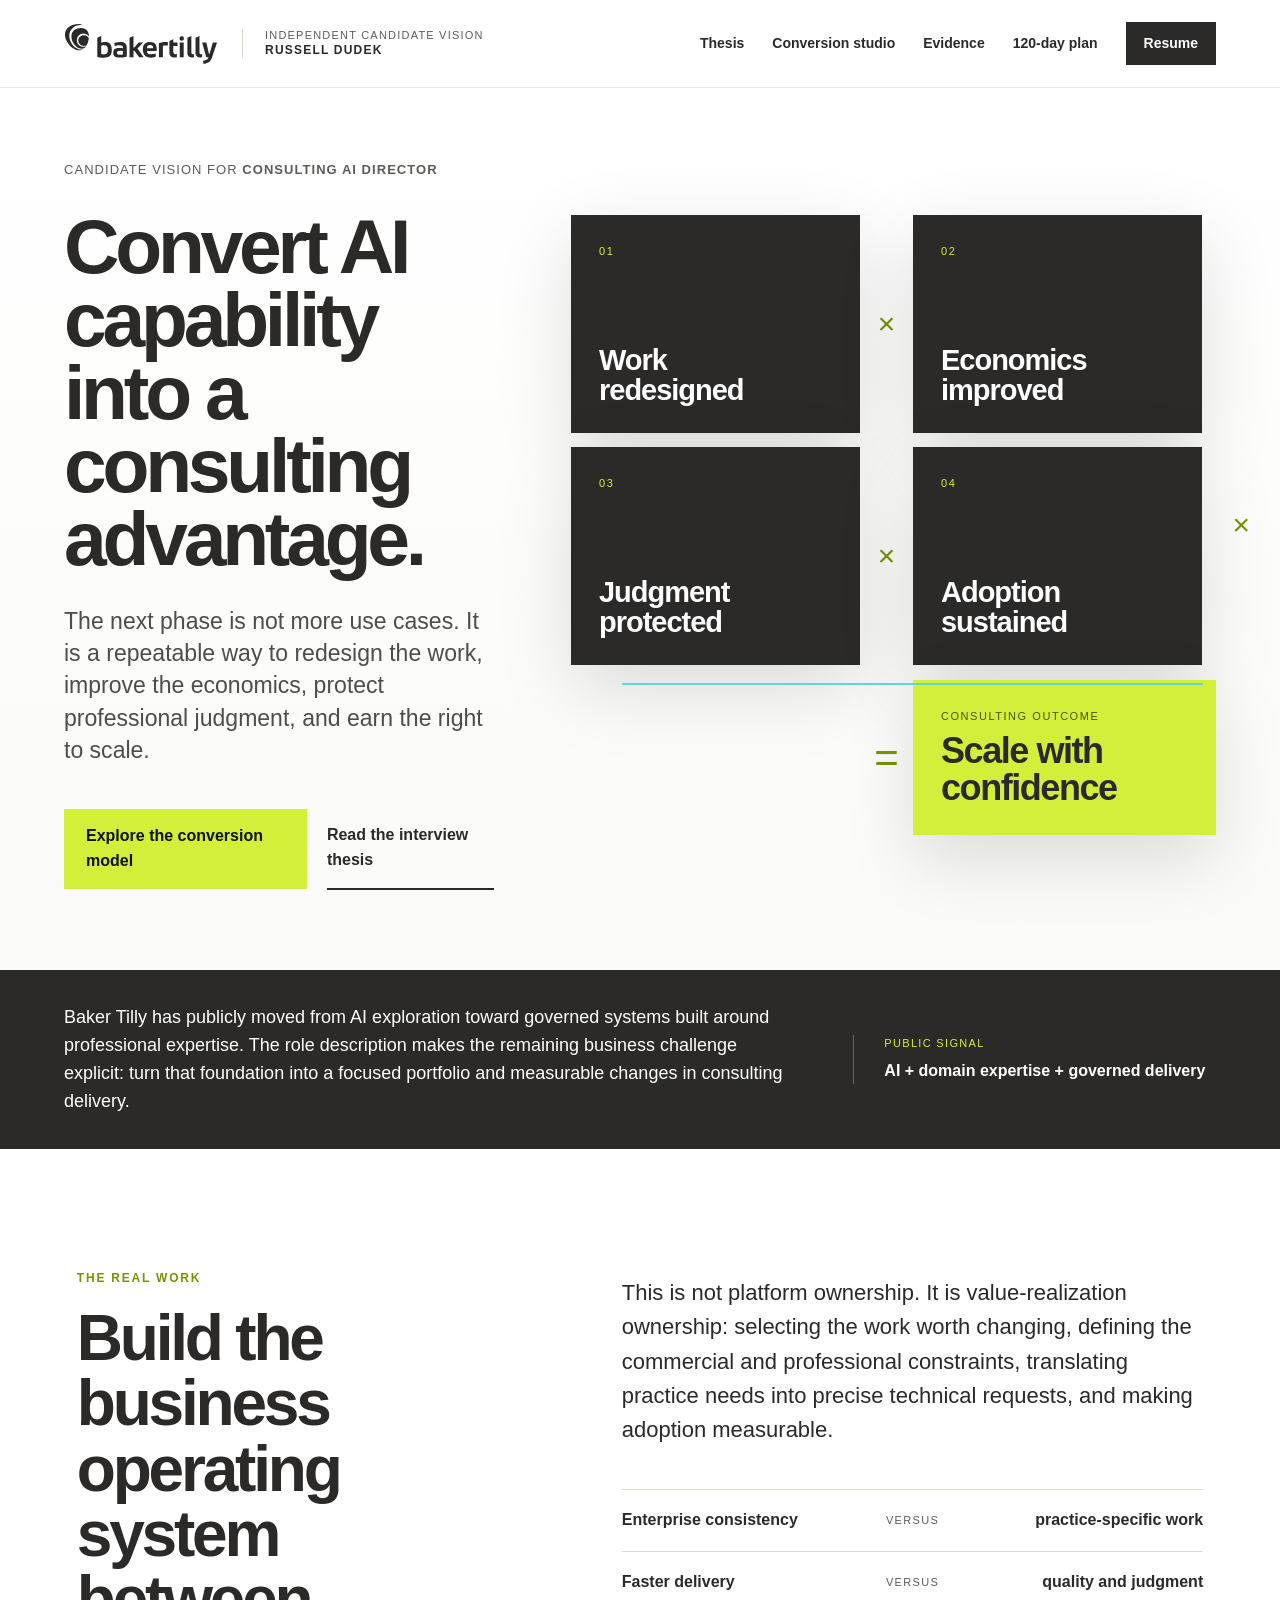
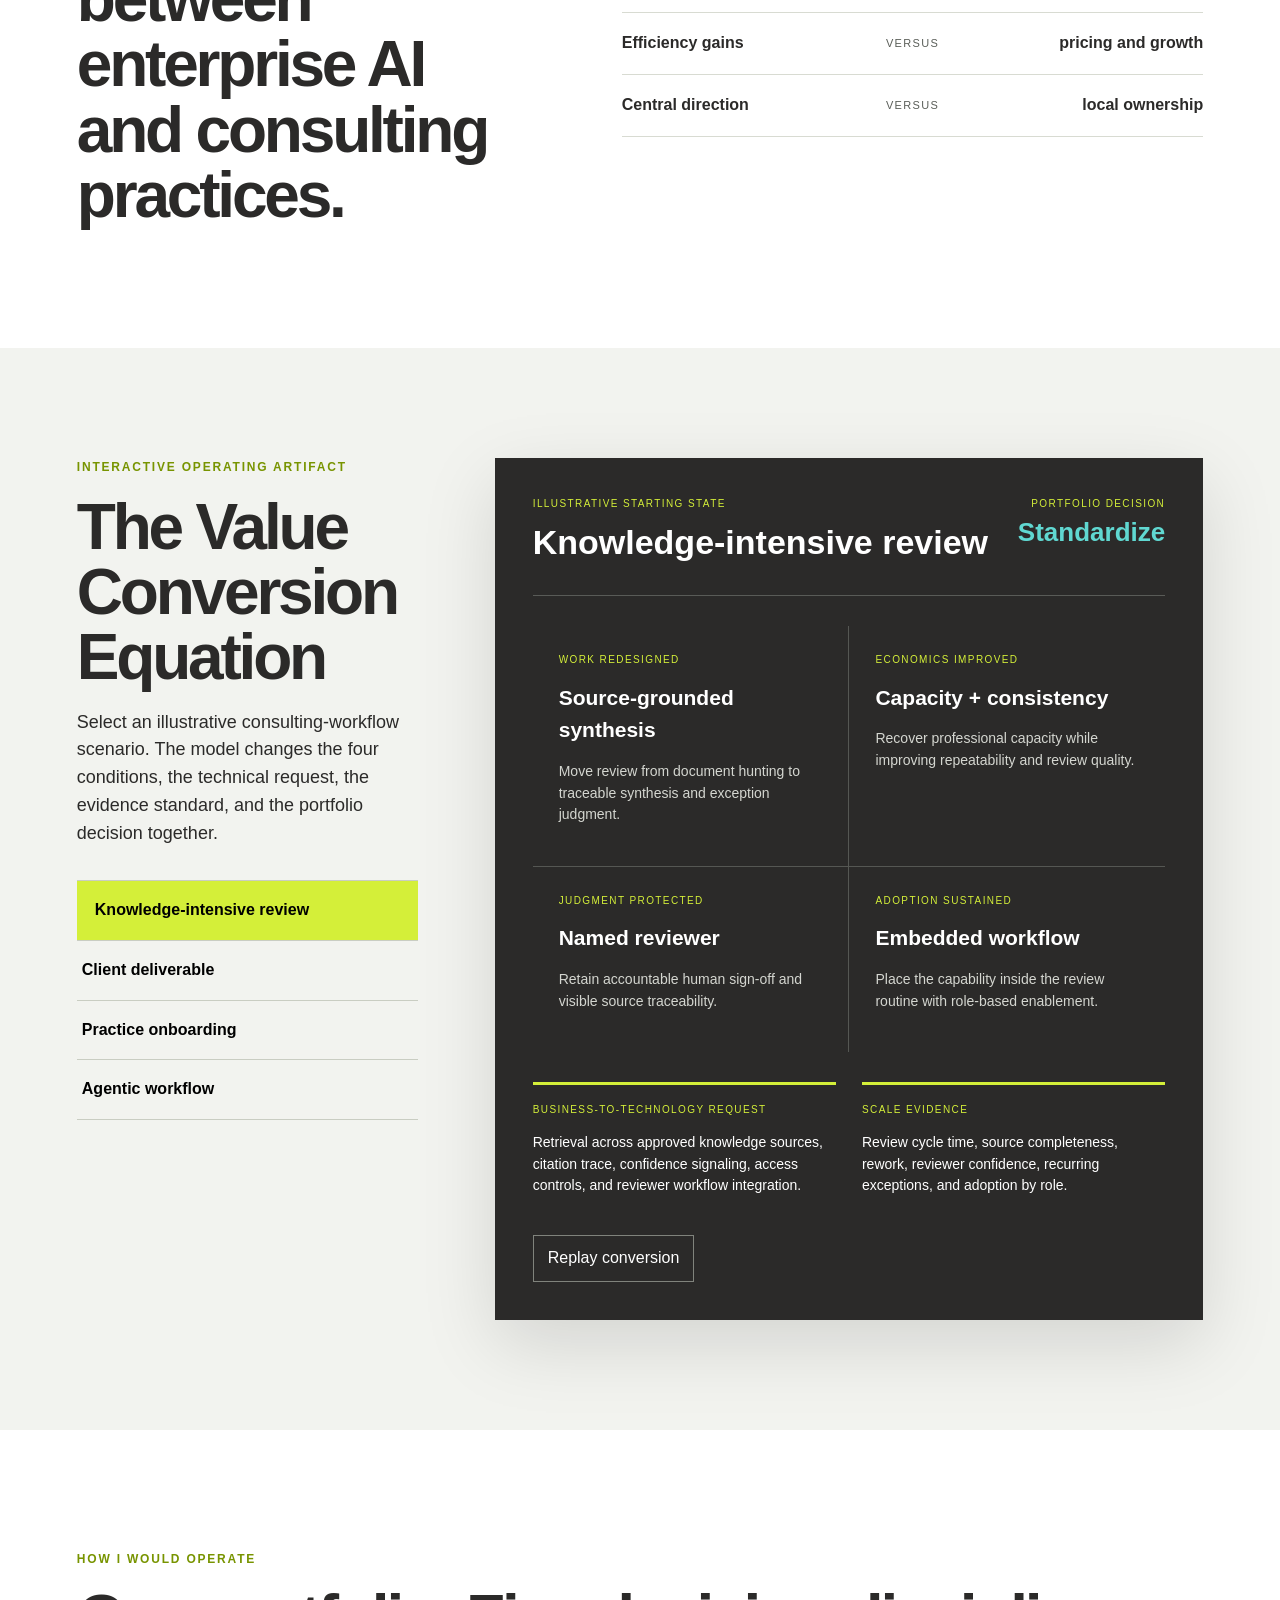
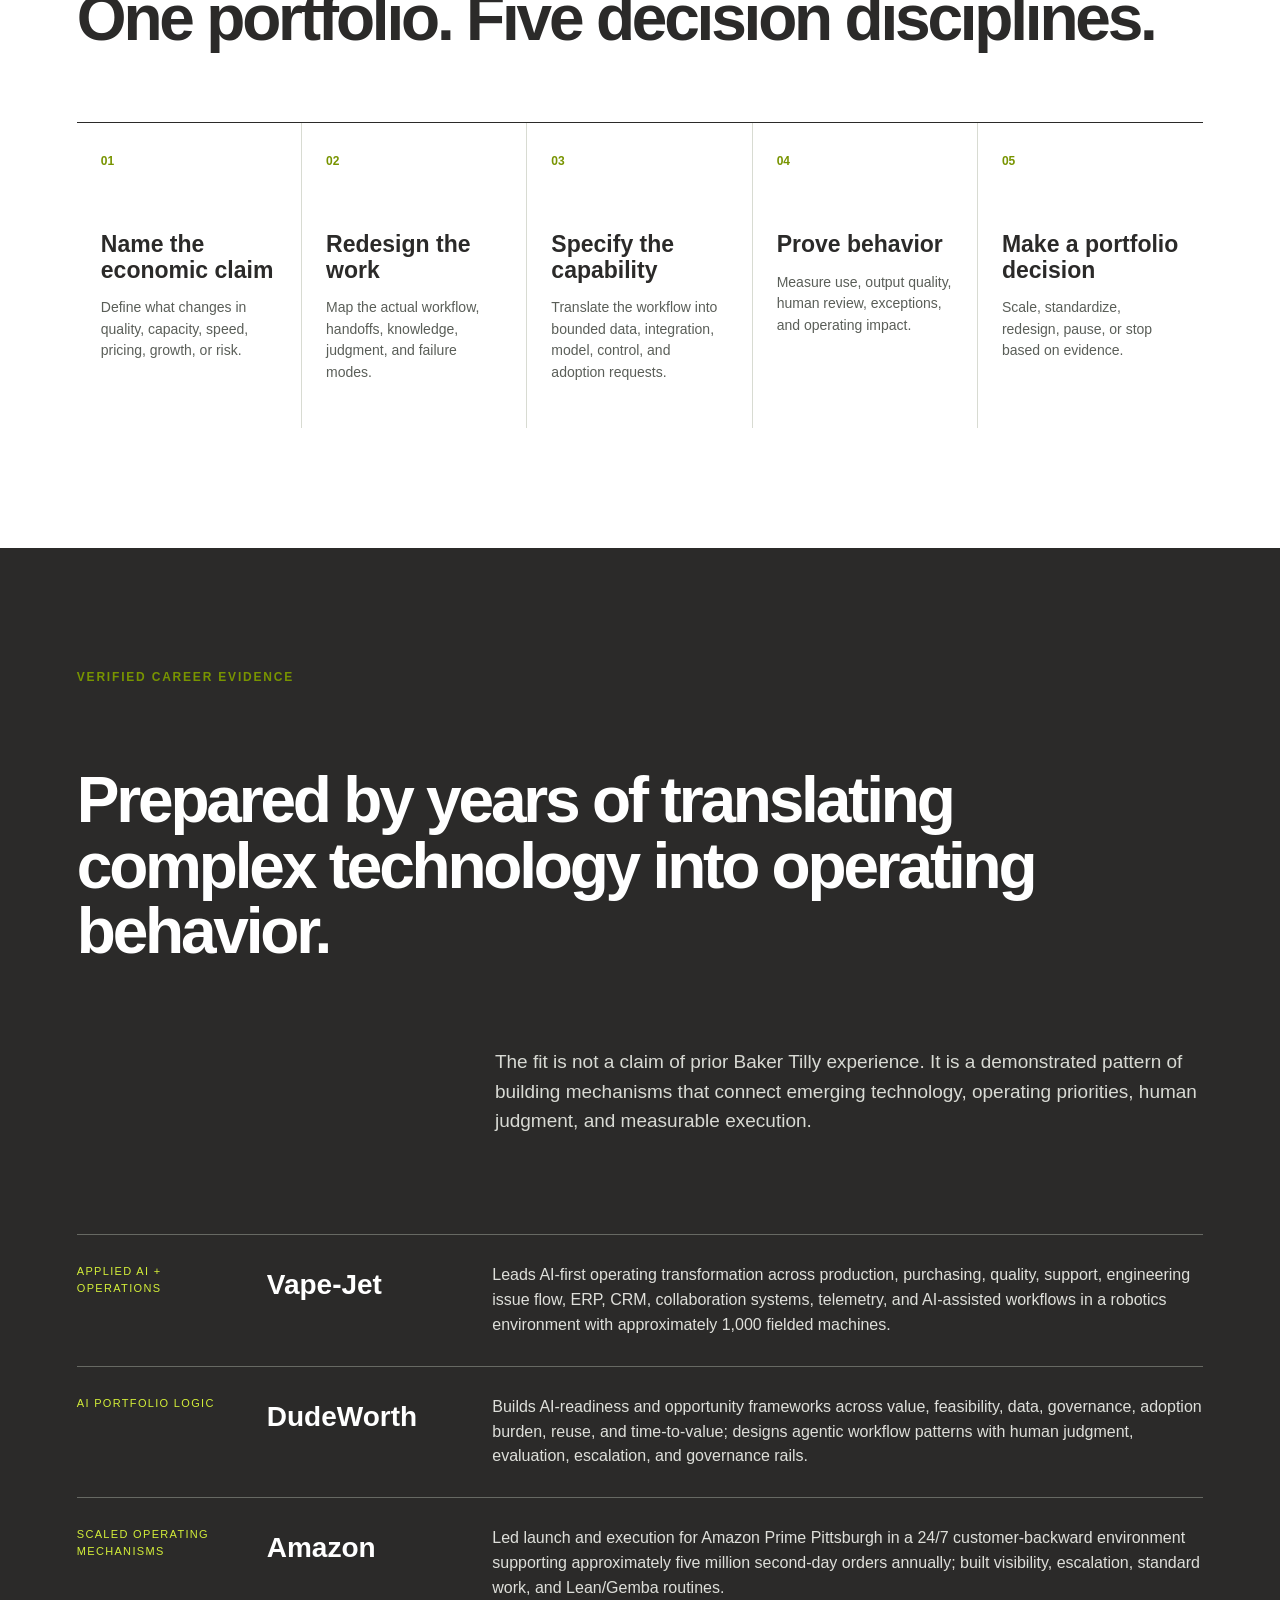
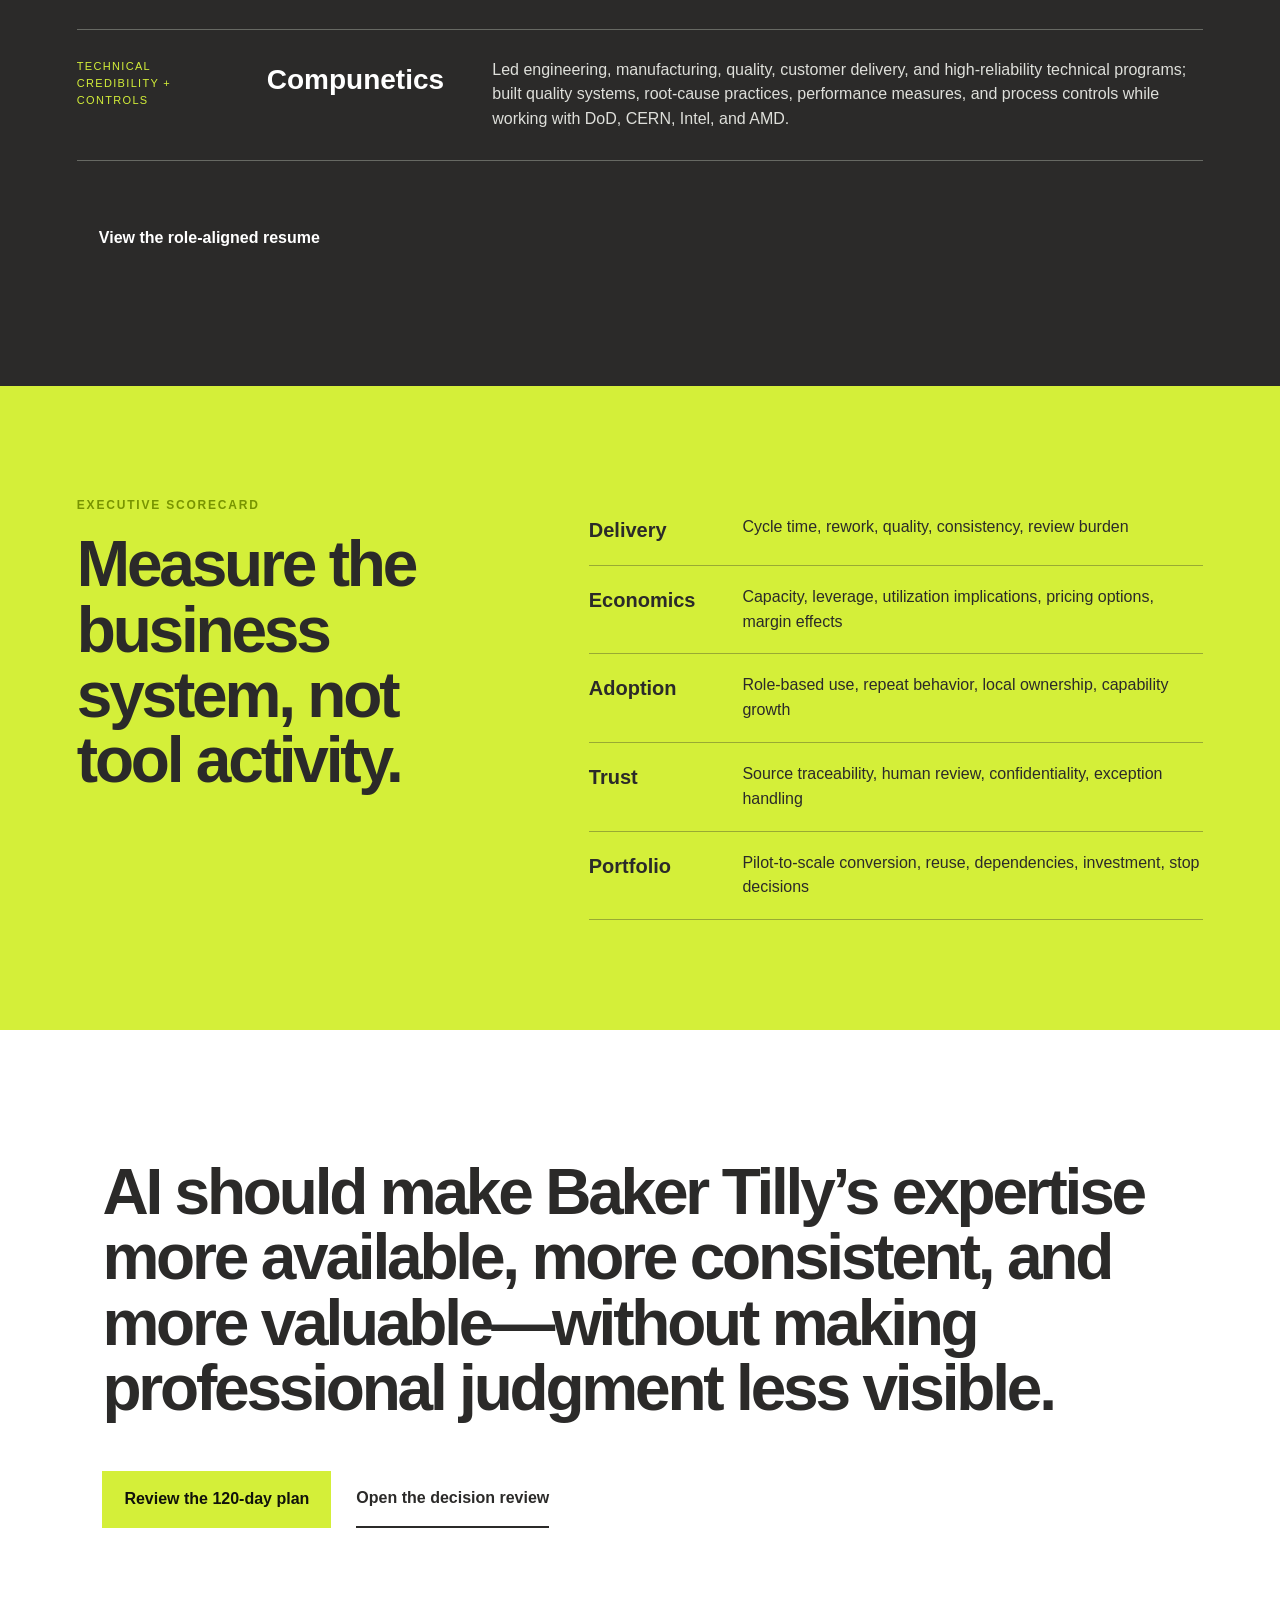
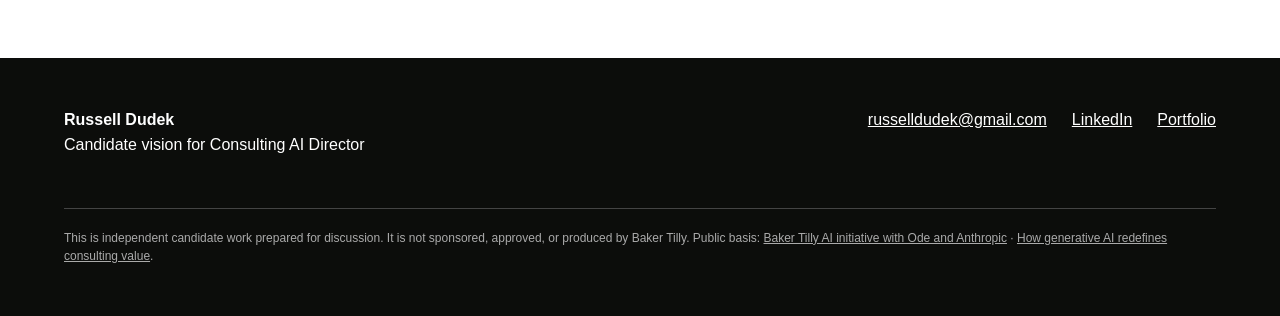
==== index.html @ 7c2e1e58 "Publish complete Baker Tilly candidate campaign" ====
<!doctype html><html lang="en"><head><meta charset="utf-8"><meta name="viewport" content="width=device-width,initial-scale=1"><title>Russell Dudek | Baker Tilly Consulting AI Director</title><meta name="description" content="Independent candidate vision by Russell Dudek for Baker Tilly Consulting AI Director."><link rel="stylesheet" href="brand-tokens.css"><link rel="stylesheet" href="styles.css"></head><body><header class="site-header"><a class="brand-lockup" href="index.html"><span class="logo-frame"><img src="assets/brand/baker-tilly-logo.svg" alt="Baker Tilly"></span><span class="independent">Independent candidate vision<br><strong>Russell Dudek</strong></span></a><button class="menu-button" aria-expanded="false" aria-controls="site-nav">Menu</button><nav id="site-nav" aria-label="Primary"><a href="index.html#thesis">Thesis</a><a href="index.html#studio">Conversion studio</a><a href="index.html#evidence">Evidence</a><a href="120-day-plan.html">120-day plan</a><a class="nav-cta" href="resume.html">Resume</a></nav></header><main>
<section class="hero" id="thesis">
  <div class="hero-copy"><p class="candidate-line">Candidate vision for <strong>Consulting AI Director</strong></p><h1>Convert AI capability into a consulting advantage.</h1><p class="hero-deck">The next phase is not more use cases. It is a repeatable way to redesign the work, improve the economics, protect professional judgment, and earn the right to scale.</p><div class="hero-actions"><a class="button primary" href="#studio">Explore the conversion model</a><a class="button text-button" href="interview-brief.html">Read the interview thesis</a></div></div>
  <div class="equation-stage" aria-label="Value Conversion Equation: redesigned work multiplied by improved economics, protected judgment, and sustained adoption equals scale with confidence.">
    <div class="equation-term term-work"><span>01</span><strong>Work<br>redesigned</strong></div><div class="operator">×</div>
    <div class="equation-term term-econ"><span>02</span><strong>Economics<br>improved</strong></div><div class="operator">×</div>
    <div class="equation-term term-judgment"><span>03</span><strong>Judgment<br>protected</strong></div><div class="operator">×</div>
    <div class="equation-term term-adoption"><span>04</span><strong>Adoption<br>sustained</strong></div><div class="operator equals">=</div>
    <div class="equation-result"><span>Consulting outcome</span><strong>Scale with confidence</strong></div>
    <div class="equation-thread" aria-hidden="true"></div>
  </div>
</section>
<section class="context-band"><p>Baker Tilly has publicly moved from AI exploration toward governed systems built around professional expertise. The role description makes the remaining business challenge explicit: turn that foundation into a focused portfolio and measurable changes in consulting delivery.</p><div><span>Public signal</span><strong>AI + domain expertise + governed delivery</strong></div></section>
<section class="section split" id="mandate"><div><p class="section-label">The real work</p><h2>Build the business operating system between enterprise AI and consulting practices.</h2></div><div class="mandate-copy"><p>This is not platform ownership. It is value-realization ownership: selecting the work worth changing, defining the commercial and professional constraints, translating practice needs into precise technical requests, and making adoption measurable.</p><div class="tension-list"><article><b>Enterprise consistency</b><span>versus</span><b>practice-specific work</b></article><article><b>Faster delivery</b><span>versus</span><b>quality and judgment</b></article><article><b>Efficiency gains</b><span>versus</span><b>pricing and growth</b></article><article><b>Central direction</b><span>versus</span><b>local ownership</b></article></div></div></section>
<section class="studio" id="studio"><div class="studio-intro"><p class="section-label">Interactive operating artifact</p><h2>The Value Conversion Equation</h2><p>Select an illustrative consulting-workflow scenario. The model changes the four conditions, the technical request, the evidence standard, and the portfolio decision together.</p><div class="scenario-controls" role="group" aria-label="Illustrative consulting workflow scenarios">
<button class="scenario active" data-scenario="knowledge" aria-pressed="true">Knowledge-intensive review</button><button class="scenario" data-scenario="deliverable" aria-pressed="false">Client deliverable</button><button class="scenario" data-scenario="onboarding" aria-pressed="false">Practice onboarding</button><button class="scenario" data-scenario="agent" aria-pressed="false">Agentic workflow</button></div></div>
<div class="conversion-board" aria-live="polite"><div class="board-top"><div><span>Illustrative starting state</span><h3 id="scenario-title">Knowledge-intensive review</h3></div><div class="decision"><span>Portfolio decision</span><strong id="decision">Standardize</strong></div></div>
<div class="factor-grid"><article data-factor="work"><span>Work redesigned</span><strong id="work-state">Source-grounded synthesis</strong><p id="work-detail">Move review from document hunting to traceable synthesis and exception judgment.</p></article><article data-factor="economics"><span>Economics improved</span><strong id="economics-state">Capacity + consistency</strong><p id="economics-detail">Recover professional capacity while improving repeatability and review quality.</p></article><article data-factor="judgment"><span>Judgment protected</span><strong id="judgment-state">Named reviewer</strong><p id="judgment-detail">Retain accountable human sign-off and visible source traceability.</p></article><article data-factor="adoption"><span>Adoption sustained</span><strong id="adoption-state">Embedded workflow</strong><p id="adoption-detail">Place the capability inside the review routine with role-based enablement.</p></article></div>
<div class="request-evidence"><div><span>Business-to-technology request</span><p id="request">Retrieval across approved knowledge sources, citation trace, confidence signaling, access controls, and reviewer workflow integration.</p></div><div><span>Scale evidence</span><p id="evidence">Review cycle time, source completeness, rework, reviewer confidence, recurring exceptions, and adoption by role.</p></div></div><button id="replay" class="replay">Replay conversion</button></div></section>
<section class="section operating-model"><p class="section-label">How I would operate</p><h2>One portfolio. Five decision disciplines.</h2><div class="discipline-line"><article><span>01</span><h3>Name the economic claim</h3><p>Define what changes in quality, capacity, speed, pricing, growth, or risk.</p></article><article><span>02</span><h3>Redesign the work</h3><p>Map the actual workflow, handoffs, knowledge, judgment, and failure modes.</p></article><article><span>03</span><h3>Specify the capability</h3><p>Translate the workflow into bounded data, integration, model, control, and adoption requests.</p></article><article><span>04</span><h3>Prove behavior</h3><p>Measure use, output quality, human review, exceptions, and operating impact.</p></article><article><span>05</span><h3>Make a portfolio decision</h3><p>Scale, standardize, redesign, pause, or stop based on evidence.</p></article></div></section>
<section class="evidence-section" id="evidence"><div class="evidence-head"><p class="section-label">Verified career evidence</p><h2>Prepared by years of translating complex technology into operating behavior.</h2><p>The fit is not a claim of prior Baker Tilly experience. It is a demonstrated pattern of building mechanisms that connect emerging technology, operating priorities, human judgment, and measurable execution.</p></div><div class="evidence-runs"><article><span>Applied AI + operations</span><h3>Vape-Jet</h3><p>Leads AI-first operating transformation across production, purchasing, quality, support, engineering issue flow, ERP, CRM, collaboration systems, telemetry, and AI-assisted workflows in a robotics environment with approximately 1,000 fielded machines.</p></article><article><span>AI portfolio logic</span><h3>DudeWorth</h3><p>Builds AI-readiness and opportunity frameworks across value, feasibility, data, governance, adoption burden, reuse, and time-to-value; designs agentic workflow patterns with human judgment, evaluation, escalation, and governance rails.</p></article><article><span>Scaled operating mechanisms</span><h3>Amazon</h3><p>Led launch and execution for Amazon Prime Pittsburgh in a 24/7 customer-backward environment supporting approximately five million second-day orders annually; built visibility, escalation, standard work, and Lean/Gemba routines.</p></article><article><span>Technical credibility + controls</span><h3>Compunetics</h3><p>Led engineering, manufacturing, quality, customer delivery, and high-reliability technical programs; built quality systems, root-cause practices, performance measures, and process controls while working with DoD, CERN, Intel, and AMD.</p></article></div><a class="button dark" href="resume.html">View the role-aligned resume</a></section>
<section class="scorecard"><div><p class="section-label">Executive scorecard</p><h2>Measure the business system, not tool activity.</h2></div><div class="score-lines"><article><strong>Delivery</strong><span>Cycle time, rework, quality, consistency, review burden</span></article><article><strong>Economics</strong><span>Capacity, leverage, utilization implications, pricing options, margin effects</span></article><article><strong>Adoption</strong><span>Role-based use, repeat behavior, local ownership, capability growth</span></article><article><strong>Trust</strong><span>Source traceability, human review, confidentiality, exception handling</span></article><article><strong>Portfolio</strong><span>Pilot-to-scale conversion, reuse, dependencies, investment, stop decisions</span></article></div></section>
<section class="closing"><h2>AI should make Baker Tilly’s expertise more available, more consistent, and more valuable—without making professional judgment less visible.</h2><div><a class="button primary" href="120-day-plan.html">Review the 120-day plan</a><a class="button text-button" href="value-conversion-review.html">Open the decision review</a></div></section>
</main><footer class="site-footer"><div><strong>Russell Dudek</strong><br>Candidate vision for Consulting AI Director</div><div class="footer-links"><a href="mailto:russelldudek@gmail.com">russelldudek@gmail.com</a><a href="https://www.linkedin.com/in/russelldudek">LinkedIn</a><a href="https://russelldudek.github.io/">Portfolio</a></div><p>This is independent candidate work prepared for discussion. It is not sponsored, approved, or produced by Baker Tilly. Public basis: <a href="https://www.bakertilly.com/news/baker-tilly-announces-groundbreaking-ai-initiative-with-ode-and-anthropic">Baker Tilly AI initiative with Ode and Anthropic</a> · <a href="https://www.bakertilly.com/insights/how-generative-ai-redefines-the-value-of-consulting">How generative AI redefines consulting value</a>.</p></footer><script src="app.js"></script></body></html>
---- brand-tokens.css ----
:root{--bt-charcoal:#2b2a29;--bt-black:#070806;--bt-lime:#d4ef39;--bt-lime-dark:#789400;--bt-white:#fff;--bt-cloud:#f2f3ef;--bt-line:#d8dbd2;--bt-slate:#5a5e58;--candidate-cyan:#60d8d1;--success:#bfdc32;--hold:#f2c04c;--stop:#e4786f;--radius:0px;--shadow:0 24px 70px rgba(0,0,0,.13);--font:"Helvetica Neue",Helvetica,Arial,sans-serif}
---- styles.css ----
*{box-sizing:border-box}html{scroll-behavior:smooth}body{margin:0;font-family:var(--font);color:var(--bt-charcoal);background:var(--bt-white);font-size:16px;line-height:1.55}a{color:inherit}button,a{font:inherit}button:focus-visible,a:focus-visible{outline:3px solid var(--candidate-cyan);outline-offset:4px}.site-header{height:88px;display:flex;align-items:center;justify-content:space-between;padding:0 clamp(24px,5vw,84px);border-bottom:1px solid #e7e8e3;position:sticky;top:0;background:rgba(255,255,255,.96);backdrop-filter:blur(16px);z-index:20}.brand-lockup{display:flex;align-items:center;gap:24px;text-decoration:none}.logo-frame{display:block;width:154px;height:40px;overflow:hidden}.logo-frame img{width:100%;height:100%;object-fit:contain}.independent{font-size:11px;line-height:1.25;text-transform:uppercase;letter-spacing:.11em;border-left:1px solid var(--bt-line);padding-left:22px;color:var(--bt-slate)}.independent strong{font-size:12px;color:var(--bt-charcoal)}#site-nav{display:flex;align-items:center;gap:28px}#site-nav a{text-decoration:none;font-size:14px;font-weight:650}.nav-cta{background:var(--bt-charcoal);color:white;padding:11px 18px}.menu-button{display:none;background:none;border:1px solid var(--bt-line);padding:8px 12px}.hero{min-height:calc(100vh - 88px);display:grid;grid-template-columns:minmax(0,.8fr) minmax(560px,1.2fr);align-items:center;gap:6vw;padding:72px clamp(24px,5vw,84px) 80px;background:linear-gradient(180deg,#fff 0,#fafbf8 100%);overflow:hidden}.candidate-line{font-size:13px;letter-spacing:.08em;text-transform:uppercase;color:var(--bt-slate);margin:0 0 30px}.hero h1{font-size:clamp(54px,6vw,92px);line-height:.95;letter-spacing:-.055em;margin:0 0 30px;max-width:800px}.hero-deck{font-size:clamp(19px,1.8vw,25px);line-height:1.4;max-width:690px;color:#4b4e49}.hero-actions{display:flex;gap:20px;align-items:center;margin-top:42px}.button{display:inline-flex;align-items:center;justify-content:center;text-decoration:none;font-weight:700;padding:15px 22px;min-height:52px}.button.primary{background:var(--bt-lime);color:#10120a}.button.primary:hover{background:#e2f769}.button.text-button{border-bottom:2px solid var(--bt-charcoal);padding-left:0;padding-right:0}.button.dark{background:var(--bt-charcoal);color:white}.equation-stage{position:relative;display:grid;grid-template-columns:1fr auto 1fr auto;grid-template-rows:auto auto auto;gap:14px;align-items:stretch;min-height:620px}.equation-term,.equation-result{position:relative;background:var(--bt-charcoal);color:white;padding:28px;display:flex;flex-direction:column;justify-content:space-between;min-height:212px;box-shadow:var(--shadow);opacity:0;transform:translateY(42px) scale(.96);animation:assemble .7s cubic-bezier(.2,.8,.2,1) forwards}.equation-term:nth-of-type(3){animation-delay:.12s}.equation-term:nth-of-type(5){animation-delay:.24s}.equation-term:nth-of-type(7){animation-delay:.36s}.equation-term span,.equation-result span{font-size:11px;letter-spacing:.14em;text-transform:uppercase;color:var(--bt-lime)}.equation-term strong{font-size:29px;line-height:1.05;letter-spacing:-.035em}.term-work{grid-column:1;grid-row:1}.term-econ{grid-column:3;grid-row:1}.term-judgment{grid-column:1;grid-row:2}.term-adoption{grid-column:3;grid-row:2}.operator{display:flex;align-items:center;justify-content:center;font-size:30px;font-weight:300;color:var(--bt-lime-dark)}.operator:nth-of-type(2){grid-column:2;grid-row:1}.operator:nth-of-type(4){grid-column:2;grid-row:2}.operator:nth-of-type(6){position:absolute;right:-34px;top:50%;transform:translateY(-50%)}.operator.equals{grid-column:2;grid-row:3;font-size:42px}.equation-result{grid-column:3/5;grid-row:3;min-height:135px;background:var(--bt-lime);color:var(--bt-charcoal);animation-delay:.62s}.equation-result span{color:#495500}.equation-result strong{font-size:36px;line-height:1.05;letter-spacing:-.04em}.equation-thread{position:absolute;left:8%;right:2%;bottom:150px;height:2px;background:var(--candidate-cyan);transform-origin:left;transform:scaleX(0);animation:thread 1.1s .75s ease forwards}.context-band{background:var(--bt-charcoal);color:white;padding:34px clamp(24px,5vw,84px);display:grid;grid-template-columns:2fr 1fr;gap:5vw;align-items:center}.context-band p{font-size:18px;margin:0;max-width:1000px}.context-band div{border-left:1px solid #666;padding-left:30px}.context-band span{display:block;font-size:11px;color:var(--bt-lime);text-transform:uppercase;letter-spacing:.12em}.context-band strong{display:block;margin-top:7px}.section{padding:120px clamp(24px,6vw,110px)}.split{display:grid;grid-template-columns:.85fr 1.15fr;gap:9vw}.section-label{font-size:12px;text-transform:uppercase;letter-spacing:.15em;font-weight:750;color:var(--bt-lime-dark);margin:0 0 18px}.section h2,.studio h2,.evidence-section h2,.scorecard h2,.closing h2{font-size:clamp(42px,5vw,72px);line-height:1.02;letter-spacing:-.05em;margin:0}.mandate-copy>p{font-size:22px;margin:7px 0 42px}.tension-list{border-top:1px solid var(--bt-line)}.tension-list article{display:grid;grid-template-columns:1fr auto 1fr;align-items:center;gap:20px;padding:18px 0;border-bottom:1px solid var(--bt-line)}.tension-list span{font-size:11px;text-transform:uppercase;letter-spacing:.12em;color:var(--bt-slate)}.tension-list b:last-child{text-align:right}.studio{padding:110px clamp(24px,6vw,110px);background:var(--bt-cloud);display:grid;grid-template-columns:minmax(280px,.65fr) minmax(540px,1.35fr);gap:6vw}.studio-intro{position:sticky;top:130px;align-self:start}.studio-intro>p:not(.section-label){font-size:18px;max-width:520px}.scenario-controls{display:flex;flex-direction:column;margin-top:32px;border-top:1px solid #c9cdc2}.scenario{background:transparent;border:0;border-bottom:1px solid #c9cdc2;text-align:left;padding:17px 5px;cursor:pointer;font-weight:700;transition:padding .2s,background .2s}.scenario.active{background:var(--bt-lime);padding-left:18px}.conversion-board{background:var(--bt-charcoal);color:white;min-height:710px;padding:38px;box-shadow:var(--shadow);position:relative;overflow:hidden}.conversion-board.animating:before{content:"";position:absolute;inset:0;background:linear-gradient(100deg,transparent 20%,rgba(96,216,209,.13) 50%,transparent 80%);transform:translateX(-100%);animation:sweep .7s ease}.board-top{display:flex;justify-content:space-between;align-items:start;border-bottom:1px solid #595b57;padding-bottom:27px}.board-top span,.factor-grid span,.request-evidence span,.decision span{display:block;color:var(--bt-lime);font-size:10px;letter-spacing:.14em;text-transform:uppercase}.board-top h3{font-size:34px;margin:4px 0 0}.decision{text-align:right}.decision strong{font-size:26px;color:var(--candidate-cyan)}.factor-grid{display:grid;grid-template-columns:1fr 1fr;gap:1px;background:#555753;margin-top:30px}.factor-grid article{background:var(--bt-charcoal);padding:26px;min-height:180px}.factor-grid strong{font-size:21px;display:block;margin:14px 0 7px}.factor-grid p{font-size:14px;color:#d4d6d0}.request-evidence{display:grid;grid-template-columns:1fr 1fr;gap:26px;margin-top:30px}.request-evidence>div{border-top:3px solid var(--bt-lime);padding-top:17px}.request-evidence p{font-size:14px}.replay{margin-top:24px;background:transparent;color:white;border:1px solid #80837c;padding:10px 14px;cursor:pointer}.operating-model{background:white}.discipline-line{display:grid;grid-template-columns:repeat(5,1fr);border-top:1px solid var(--bt-charcoal);margin-top:70px}.discipline-line article{padding:25px 24px 30px;border-right:1px solid var(--bt-line)}.discipline-line article:last-child{border-right:0}.discipline-line span{font-size:12px;color:var(--bt-lime-dark);font-weight:800}.discipline-line h3{font-size:23px;line-height:1.1;margin:60px 0 12px}.discipline-line p{font-size:14px;color:var(--bt-slate)}.evidence-section{padding:120px clamp(24px,6vw,110px);background:var(--bt-charcoal);color:white}.evidence-head{display:grid;grid-template-columns:1fr 2fr;gap:5vw}.evidence-head .section-label{grid-column:1}.evidence-head h2{grid-column:1/3;max-width:1200px}.evidence-head>p:last-child{grid-column:2;font-size:19px;color:#d8dad4}.evidence-runs{margin:80px 0 50px;border-top:1px solid #676963}.evidence-runs article{display:grid;grid-template-columns:.45fr .55fr 2fr;gap:30px;padding:28px 0;border-bottom:1px solid #676963}.evidence-runs span{color:var(--bt-lime);font-size:11px;text-transform:uppercase;letter-spacing:.12em}.evidence-runs h3{margin:0;font-size:28px}.evidence-runs p{margin:0;color:#dedfda}.scorecard{padding:110px clamp(24px,6vw,110px);display:grid;grid-template-columns:.8fr 1.2fr;gap:8vw;background:var(--bt-lime)}.score-lines article{display:grid;grid-template-columns:.5fr 1.5fr;padding:19px 0;border-bottom:1px solid rgba(43,42,41,.35)}.score-lines strong{font-size:20px}.closing{padding:130px clamp(24px,8vw,150px);background:#fff}.closing h2{max-width:1200px}.closing>div{display:flex;gap:25px;margin-top:50px}.site-footer{padding:50px clamp(24px,5vw,84px);display:grid;grid-template-columns:1fr 1fr;gap:30px;background:#0c0d0b;color:white}.footer-links{display:flex;justify-content:flex-end;gap:25px}.site-footer p{grid-column:1/3;margin:20px 0 0;padding-top:20px;border-top:1px solid #444;font-size:12px;color:#aaa}
@keyframes assemble{to{opacity:1;transform:none}}@keyframes thread{to{transform:scaleX(1)}}@keyframes sweep{to{transform:translateX(100%)}}
/* Documents */
.document-nav{position:relative;top:auto;z-index:10;background:var(--bt-charcoal);color:white;display:flex;justify-content:center;gap:28px;padding:11px 20px;font-size:12px}.document-nav a{text-decoration:none}.document-shell{background:#e7e8e3;padding:35px 0 70px;min-height:100vh}.document-toolbar{width:8.5in;margin:0 auto 18px;display:flex;justify-content:flex-end}.download{background:var(--bt-lime);padding:10px 15px;text-decoration:none;font-size:13px;font-weight:800}.sheet{width:8.5in;min-height:11in;margin:0 auto 28px;background:white;position:relative;padding:.45in .55in .48in;box-shadow:0 8px 30px rgba(0,0,0,.15);overflow:visible}.doc-brand{height:.36in;display:flex;justify-content:space-between;align-items:start;border-bottom:2px solid var(--bt-charcoal);padding-bottom:.08in}.doc-brand img{width:1.16in;height:.28in;object-fit:contain;object-position:left center}.doc-brand span{font-size:7.5pt;text-transform:uppercase;letter-spacing:.12em;color:#676a63}.resume-header{padding:.16in 0 .12in;border-bottom:1px solid #d6d8d1}.resume-header h1{font-size:25pt;line-height:1;margin:0;letter-spacing:-.035em}.resume-header p{font-size:9.5pt;font-weight:800;letter-spacing:.04em;margin:.07in 0 .04in;color:#4d514a}.resume-header div{font-size:7.5pt;color:#62655f}.resume-summary{background:var(--bt-lime);padding:.15in .18in;margin:.14in 0}.resume-summary h2,.resume-main h2,.resume-side h2{font-size:9pt;text-transform:uppercase;letter-spacing:.11em;margin:0 0 .07in}.resume-summary p{font-size:9pt;line-height:1.42;margin:0}.resume-columns{display:grid;grid-template-columns:2.16fr .84fr;gap:.24in}.resume-main{padding-right:.04in}.resume-main>section>h2{border-bottom:1px solid #bbbeb7;padding-bottom:.05in;margin:.08in 0 .06in}.job{padding:.085in 0 .09in;border-bottom:1px solid #e0e1dc}.job>div{display:flex;justify-content:space-between;gap:.15in;align-items:baseline}.job h3{font-size:11pt;margin:0}.job div span{font-size:8.1pt;font-weight:650;color:#5b5e58;text-align:right}.job ul{margin:.04in 0 0;padding-left:.15in}.job li,.job p{font-size:8.35pt;line-height:1.4;margin:0 0 .045in}.job.compact p{margin:.04in 0 0}.resume-side{border-left:1px solid #c7c9c2;padding-left:.18in}.resume-side section{margin:.08in 0 .17in}.resume-side h2{border-bottom:2px solid var(--bt-lime);padding-bottom:.045in}.resume-side h3{font-size:9pt;margin:.05in 0}.resume-side p,.plain li{font-size:8.15pt;line-height:1.4}.plain{list-style:none;padding:0;margin:0}.plain li{padding:.027in 0;border-bottom:1px solid #eee}.proof{display:grid;grid-template-columns:.52in 1fr;gap:.05in;margin:.06in 0}.proof strong{font-size:16pt;line-height:1;color:var(--bt-lime-dark)}.proof span{font-size:7.45pt;line-height:1.25}.page-two{margin-top:.15in}.page-footer{position:absolute;left:.55in;right:.55in;bottom:.22in;display:flex;justify-content:space-between;border-top:1px solid #d4d6cf;padding-top:.06in;font-size:7pt;color:#70736d}.letter-meta{font-size:9pt;margin:.28in 0}.letter-body{font-size:10.2pt;line-height:1.48}.letter-body p{margin:0 0 .16in}.brief-title,.plan-title,.review-title{padding:.28in 0 .18in;border-bottom:4px solid var(--bt-lime)}.brief-title>span,.review-title>span,.plan-title>span{font-size:8pt;text-transform:uppercase;letter-spacing:.13em;color:var(--bt-lime-dark)}.brief-title h2,.plan-title h2,.review-title h2{font-size:27pt;line-height:1;margin:.07in 0;letter-spacing:-.035em}.brief-title p,.plan-title p,.review-title p{font-size:11pt;max-width:6.9in;margin:.07in 0}.brief-grid{display:grid;grid-template-columns:1fr 1fr;gap:.18in;margin-top:.25in}.brief-grid article{background:#f2f3ef;padding:.22in;min-height:2.55in}.brief-grid h3,.argument-stack h3,.two-col-brief h3,.plan-layout h3{font-size:12.5pt;margin:0 0 .08in}.brief-grid p,.argument-stack p,.two-col-brief p,.two-col-brief li,.plan-layout p,.plan-layout li{font-size:9.5pt;line-height:1.45}.argument-stack{margin-top:.23in}.argument-stack article{display:grid;grid-template-columns:.45in 1fr;gap:.17in;padding:.16in 0;border-bottom:1px solid #ccc}.argument-stack article>span{font-size:20pt;color:var(--bt-lime-dark);font-weight:800}.two-col-brief{display:grid;grid-template-columns:1fr 1fr;gap:.3in;margin-top:.24in}.two-col-brief>div:last-child{background:#f2f3ef;padding:.2in}.two-col-brief h3{margin-top:.16in}.two-col-brief ol,.two-col-brief ul{padding-left:.2in}.plan-layout{display:grid;grid-template-columns:1.45fr .75fr;gap:.28in;margin-top:.24in}.plan-actions article{padding:.13in 0;border-bottom:1px solid #d3d5ce}.plan-actions article:first-child{padding-top:0}.plan-output{background:var(--bt-charcoal);color:white;padding:.23in}.plan-output h3{color:var(--bt-lime)}.plan-output ul{padding-left:.18in}.hypothesis{border-top:1px solid #777;padding-top:.15in;margin-top:.25in;font-style:italic;color:#e4e5df}.review-table{margin-top:.23in;border-top:2px solid var(--bt-charcoal)}.review-row{display:grid;grid-template-columns:1.1fr 2.2fr 2fr;gap:.16in;padding:.14in .08in;border-bottom:1px solid #cfd1ca;align-items:start}.review-row.header{background:var(--bt-charcoal);color:white;font-size:8pt;text-transform:uppercase;letter-spacing:.08em}.review-row strong{font-size:10pt}.review-row p{font-size:8.8pt;line-height:1.35;margin:0}.review-callout{margin-top:.22in;background:var(--bt-lime);padding:.18in;display:grid;grid-template-columns:1fr 4fr;gap:.2in}.review-callout p{margin:0;font-size:9.4pt}.decision-form{margin-top:.22in}.form-row span,.form-grid span,.disposition>span{display:block;font-size:7.5pt;text-transform:uppercase;letter-spacing:.1em;font-weight:800;margin-bottom:.05in}.form-row>div,.form-grid>div>div{height:.28in;border-bottom:1px solid #93968e}.form-grid{display:grid;grid-template-columns:1fr 1fr;gap:.15in .25in;margin-top:.18in}.form-grid>div>div{height:.37in}.disposition{margin-top:.2in;background:#f1f2ee;padding:.16in;display:flex;gap:.13in;flex-wrap:wrap}.disposition>span{width:100%}.disposition label{font-size:9pt}.form-grid.bottom{margin-top:.22in}.form-grid.bottom>div>div{height:.3in}
@media (max-width:1000px){.site-header{height:auto;min-height:78px;flex-wrap:wrap}.menu-button{display:block}#site-nav{display:none;width:100%;padding:18px 0;flex-wrap:wrap}#site-nav.open{display:flex}.hero{grid-template-columns:1fr;padding-top:50px}.equation-stage{max-width:800px}.studio{grid-template-columns:1fr}.studio-intro{position:static}.discipline-line{grid-template-columns:1fr 1fr}.discipline-line article{border-bottom:1px solid var(--bt-line)}.evidence-head{display:block}.evidence-head h2,.evidence-head>p:last-child{grid-column:auto}.scorecard{grid-template-columns:1fr}.document-shell{padding-left:20px;padding-right:20px;overflow:auto}.sheet,.document-toolbar{max-width:100%;width:8.5in}.sheet{min-height:auto}.document-nav{flex-wrap:wrap}}
@media (max-width:600px){.site-header{padding:18px 20px}.logo-frame{width:122px}.independent{display:none}#site-nav{gap:15px}.hero{padding:45px 20px 60px}.hero h1{font-size:51px}.hero-actions,.closing>div{align-items:flex-start;flex-direction:column}.equation-stage{grid-template-columns:1fr;grid-template-rows:none;min-height:auto}.equation-term,.equation-result{grid-column:1!important;grid-row:auto!important;min-height:145px}.operator{display:none}.equation-thread{display:none}.context-band{grid-template-columns:1fr;padding:28px 20px}.context-band div{border-left:0;border-top:1px solid #666;padding:20px 0 0}.section,.studio,.evidence-section,.scorecard,.closing{padding:78px 20px}.split{grid-template-columns:1fr}.studio{display:block}.studio-intro{margin-bottom:35px}.conversion-board{padding:22px}.board-top{display:block}.decision{text-align:left;margin-top:20px}.factor-grid,.request-evidence{grid-template-columns:1fr}.discipline-line{grid-template-columns:1fr}.discipline-line h3{margin-top:25px}.evidence-runs article{grid-template-columns:1fr}.evidence-head h2{font-size:44px}.footer-links{justify-content:flex-start;flex-wrap:wrap}.site-footer{grid-template-columns:1fr}.site-footer p{grid-column:1}.score-lines article{grid-template-columns:1fr}.closing h2{font-size:44px}}
@media print{body{background:white}.document-nav,.document-toolbar{display:none!important}.document-shell{padding:0;background:white}.sheet{margin:0;box-shadow:none;width:8.5in;height:11in;min-height:11in;max-height:11in;page-break-after:always;overflow:hidden}.sheet:last-child{page-break-after:auto}@page{size:Letter;margin:0}}
@media (prefers-reduced-motion:reduce){html{scroll-behavior:auto}.equation-term,.equation-result,.equation-thread{animation:none;opacity:1;transform:none}.conversion-board.animating:before{animation:none;display:none}*{transition:none!important}}

.resume-mechanisms{margin-top:.09in;background:#f2f3ef;padding:.12in .14in}.resume-mechanisms h3{font-size:9pt;text-transform:uppercase;letter-spacing:.09em;margin:0 0 .08in}.resume-mechanisms-grid{display:grid;grid-template-columns:repeat(3,1fr);gap:.12in}.resume-mechanisms-grid div{border-left:3px solid var(--bt-lime);padding-left:.09in}.resume-mechanisms-grid strong{display:block;font-size:8.4pt;margin-bottom:.03in}.resume-mechanisms-grid span{font-size:7.6pt;line-height:1.35}.applied-work{margin-top:.09in}.applied-work h3{font-size:9pt;text-transform:uppercase;letter-spacing:.09em;border-bottom:1px solid #bbbeb7;padding-bottom:.05in}.applied-work-grid{display:grid;grid-template-columns:1fr 1fr;gap:.12in}.applied-work-grid article{padding:.1in;background:#f3f4f0}.applied-work-grid strong{font-size:8.8pt}.applied-work-grid p{font-size:7.9pt;line-height:1.38;margin:.04in 0 0}
.proof{grid-template-columns:.74in 1fr;gap:.025in;align-items:start}
.proof strong{font-size:14.5pt;letter-spacing:-.03em;white-space:nowrap}
.proof span{font-size:7.1pt;line-height:1.22}
.page-two .job{padding:.06in 0 .065in}
.page-two .job li,.page-two .job p{font-size:7.85pt;line-height:1.31;margin-bottom:.025in}
.page-two .applied-work{margin-top:.055in}
.page-two .applied-work h3{margin:0 0 .055in}
.page-two .applied-work-grid{gap:.075in}
.page-two .applied-work-grid article{padding:.065in .075in}
.page-two .applied-work-grid strong{font-size:8.25pt}
.page-two .applied-work-grid p{font-size:7.25pt;line-height:1.25;margin:.025in 0 0}
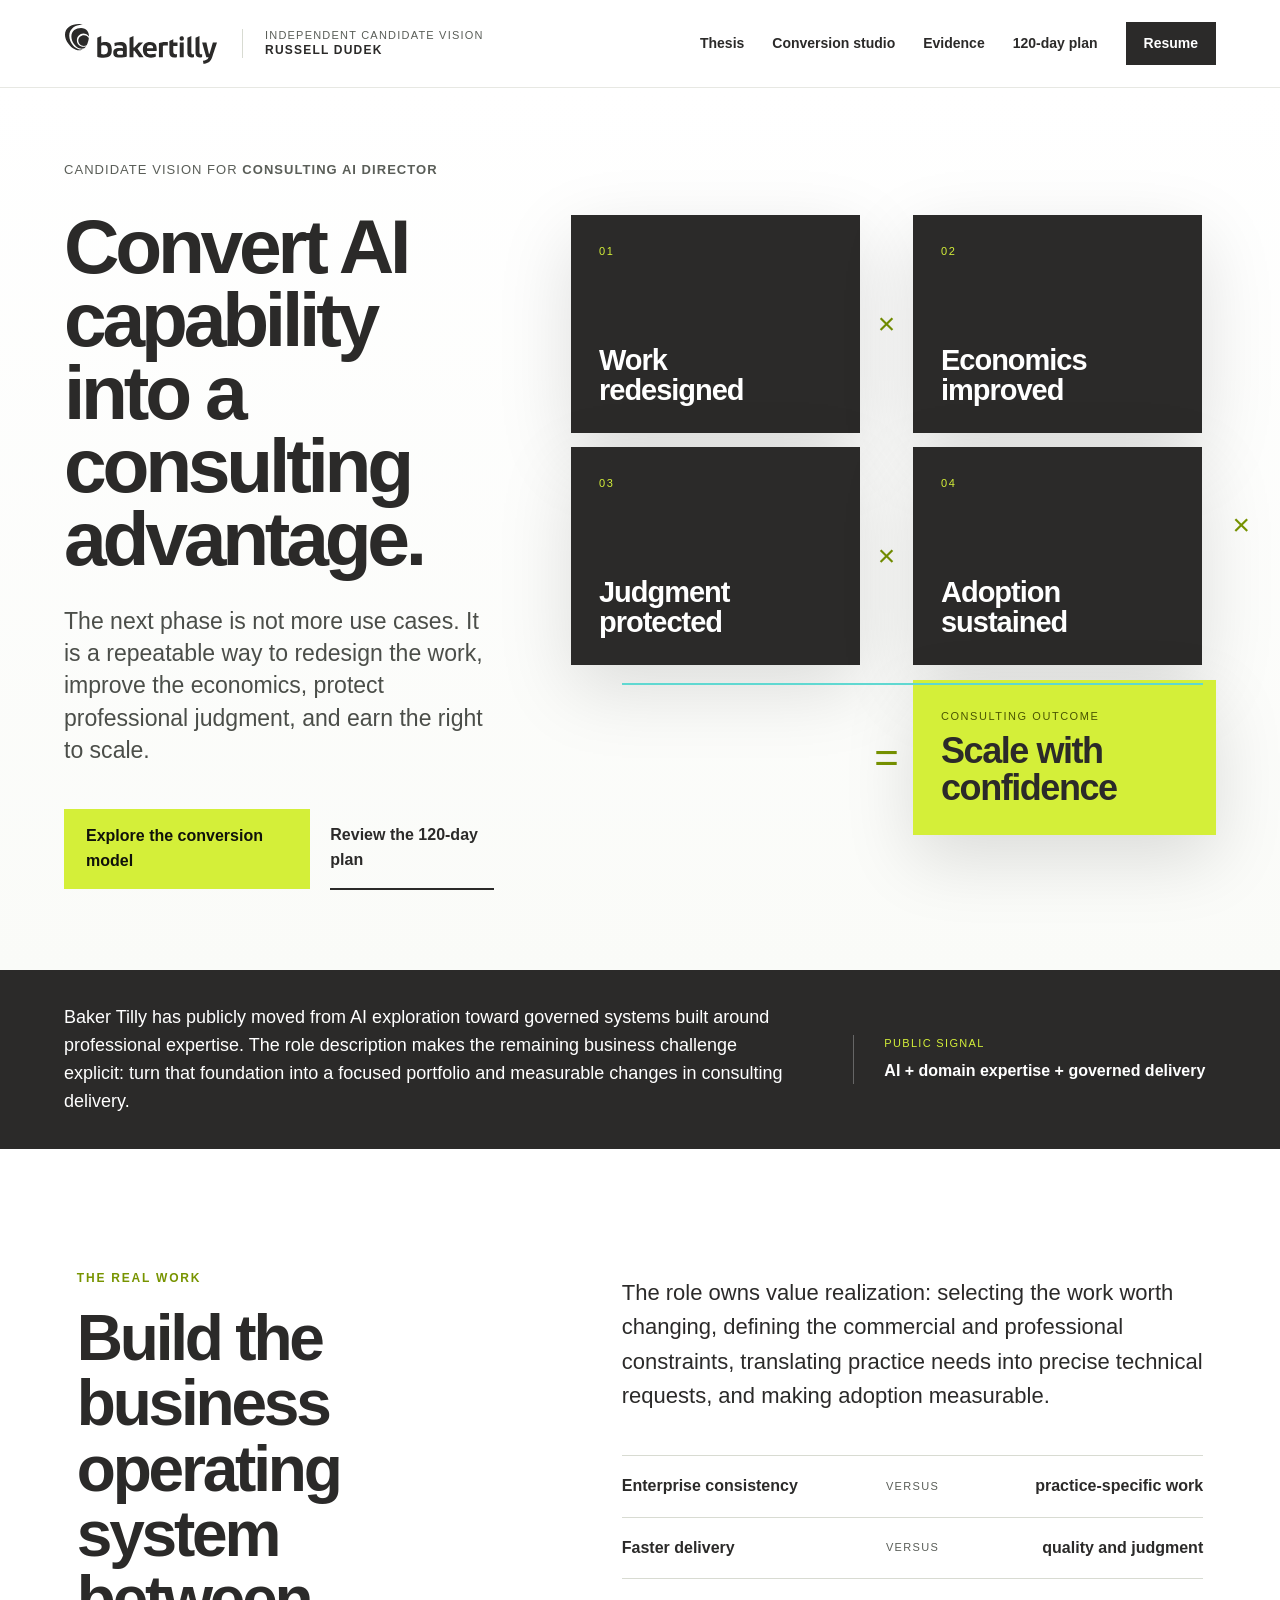
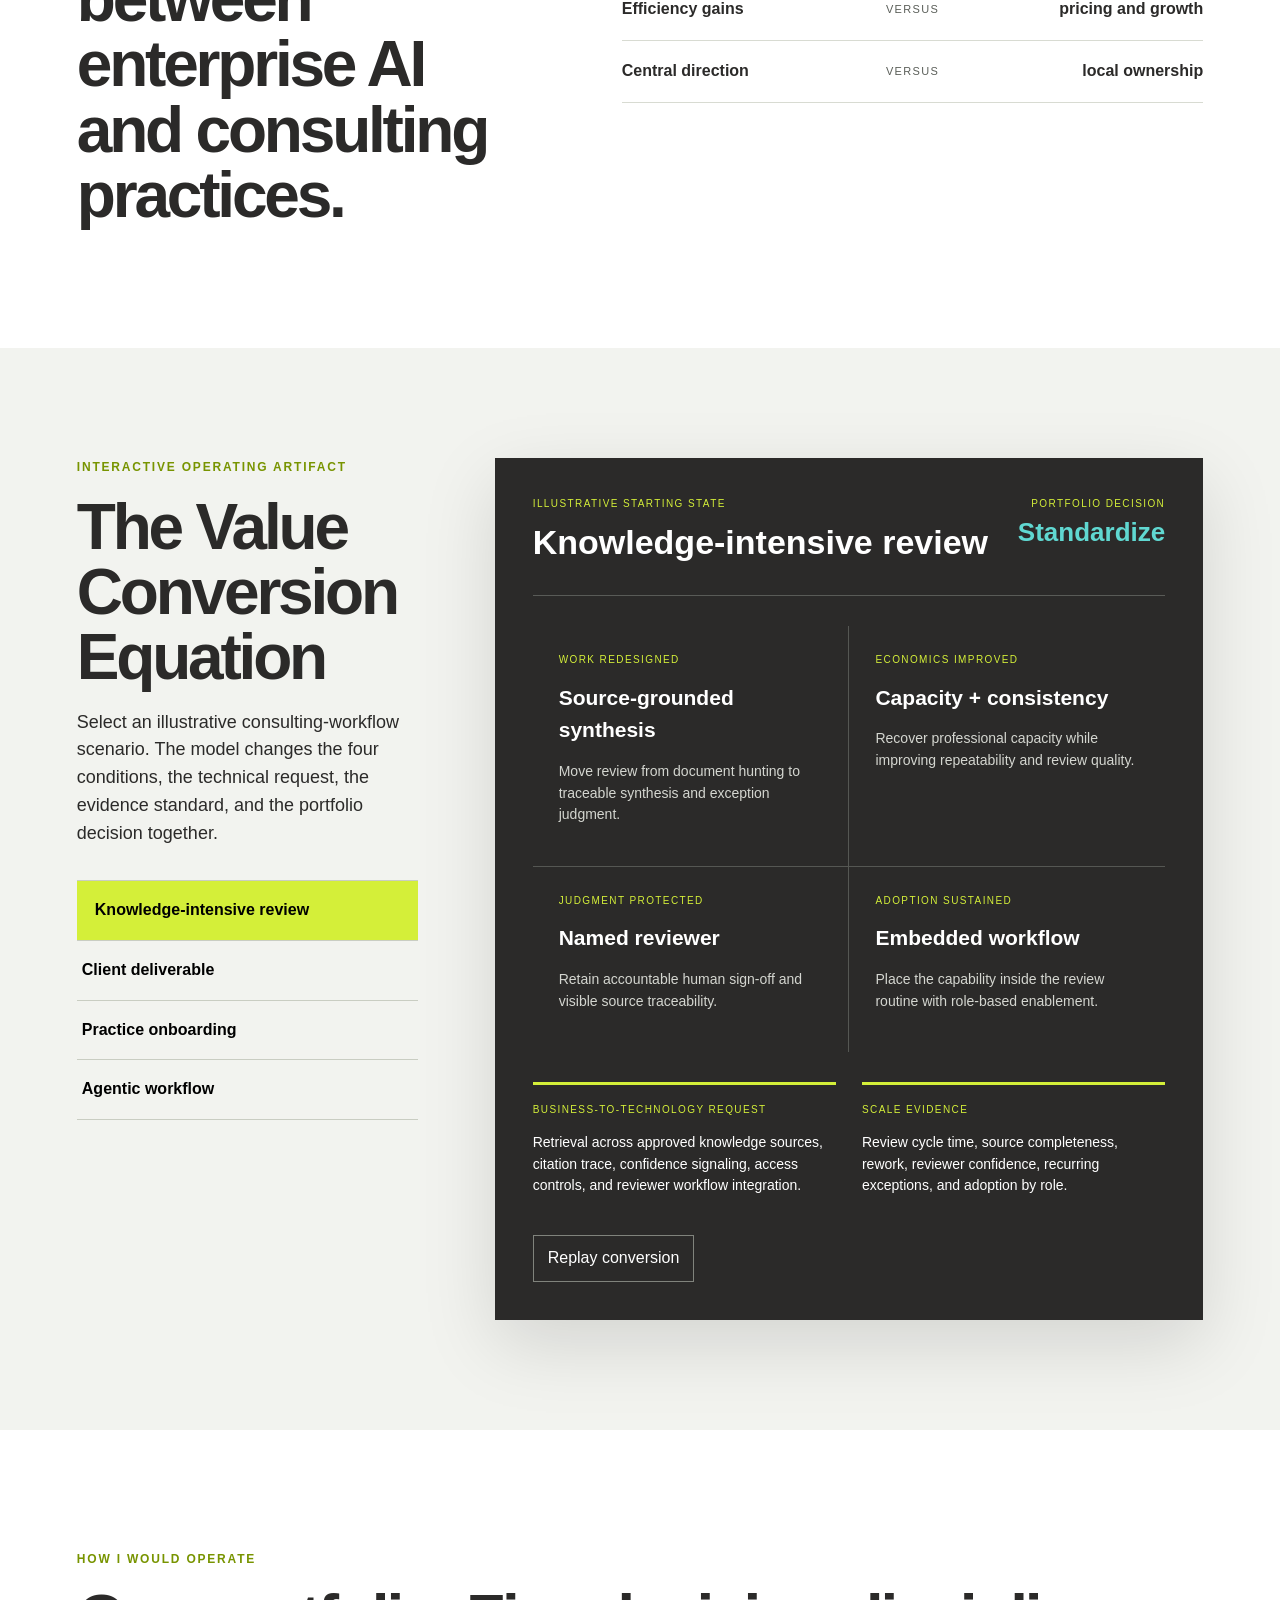
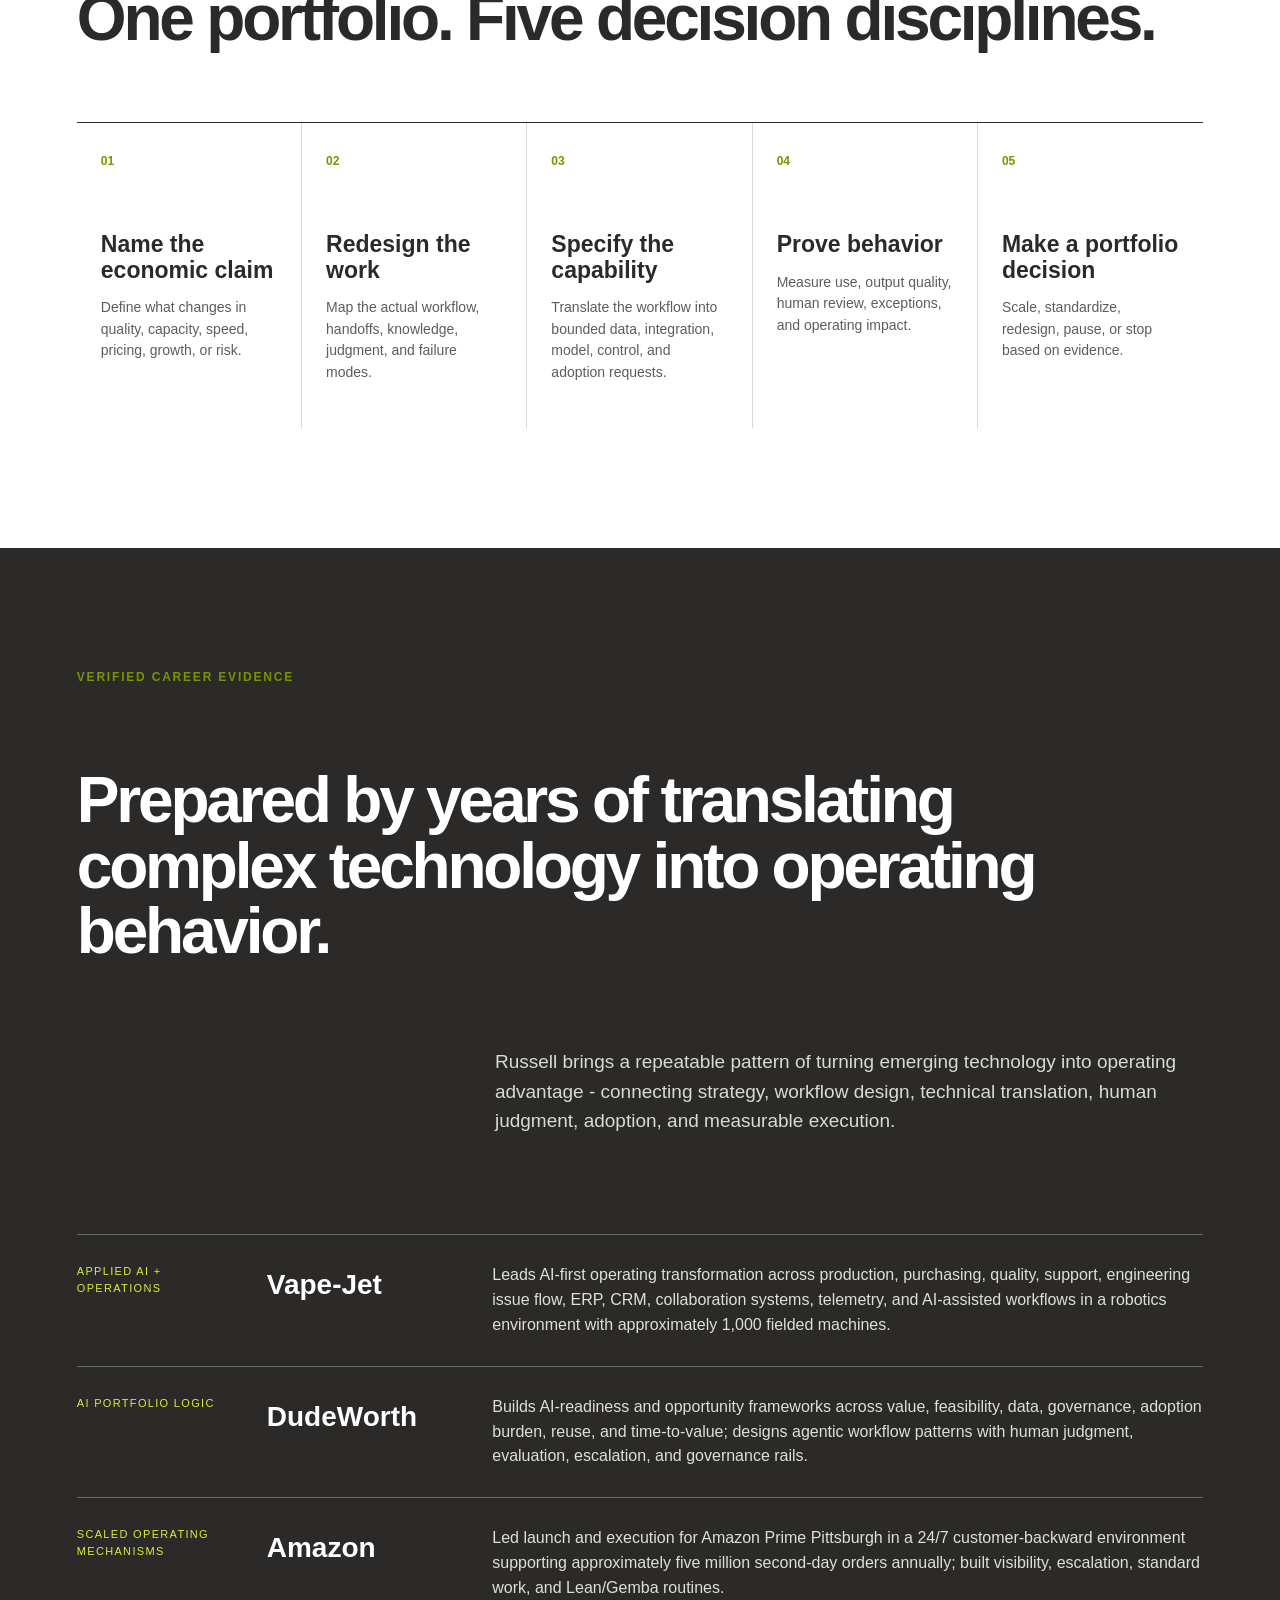
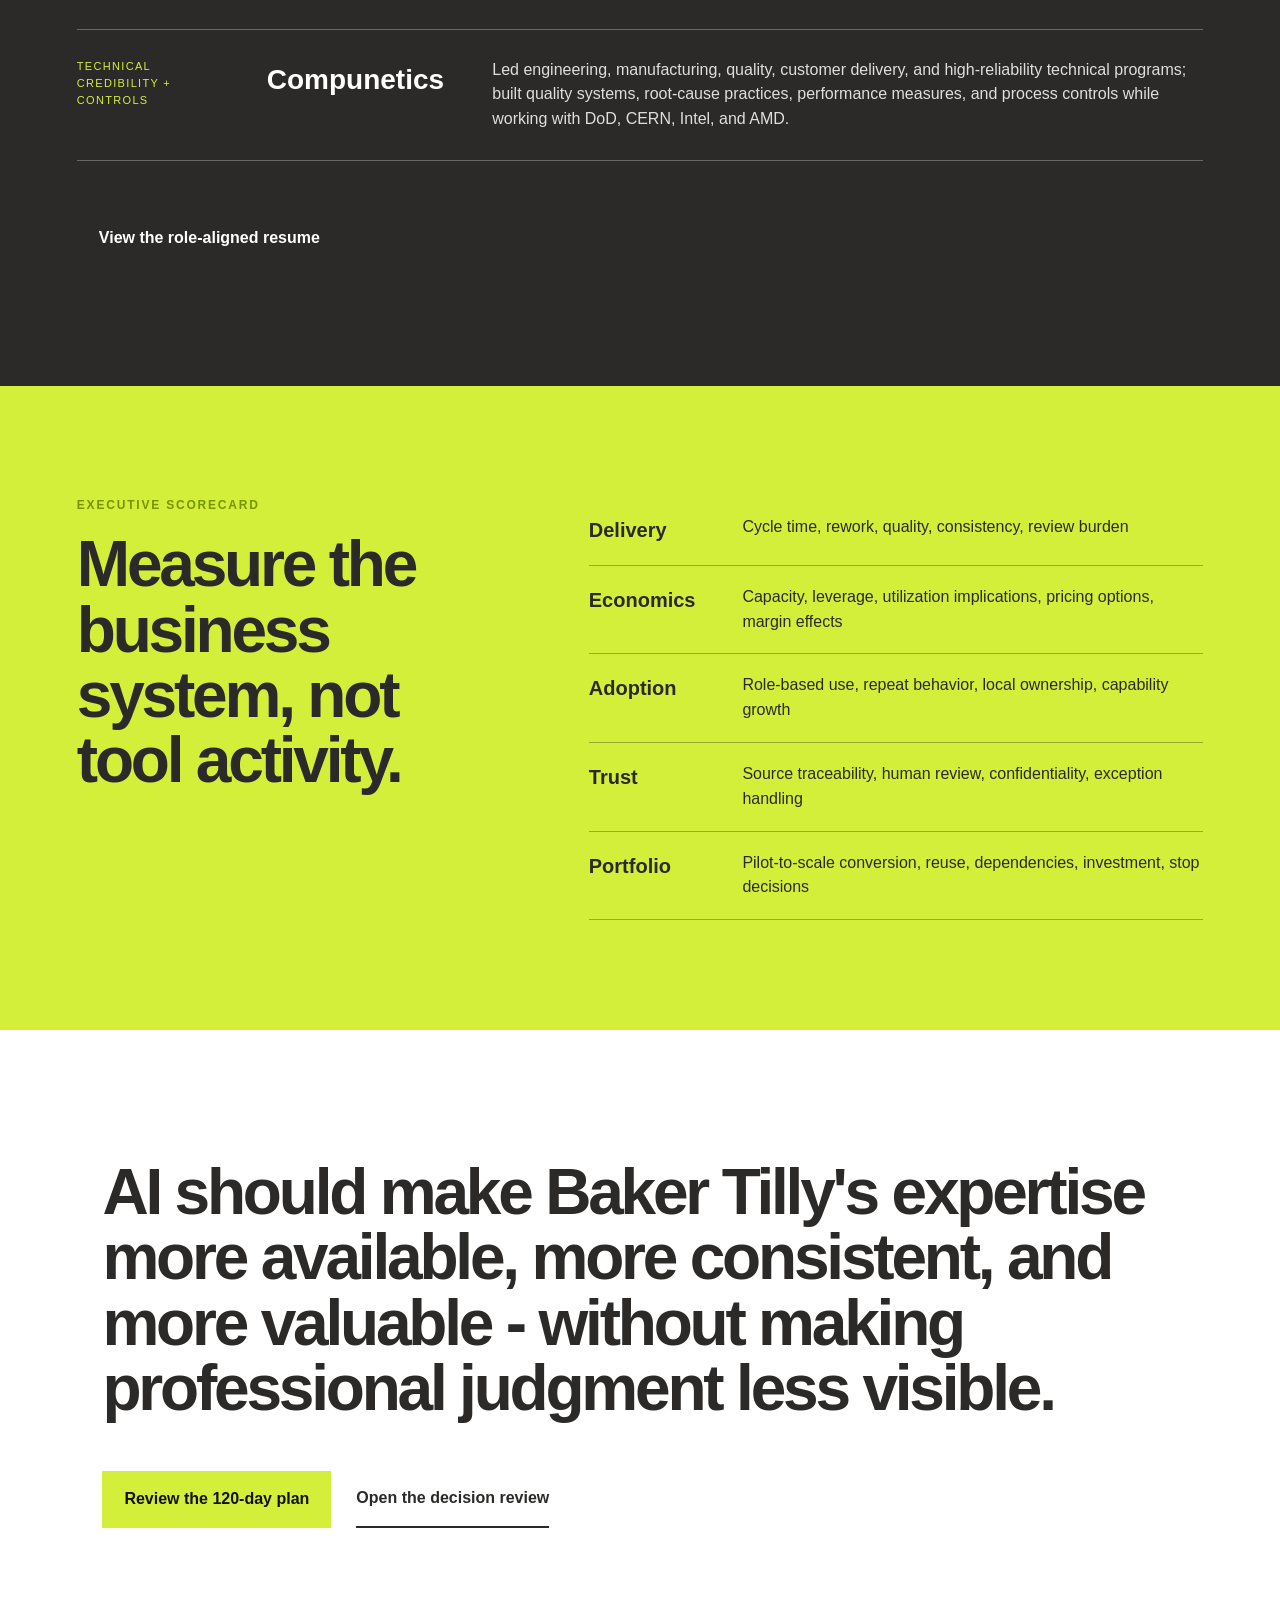
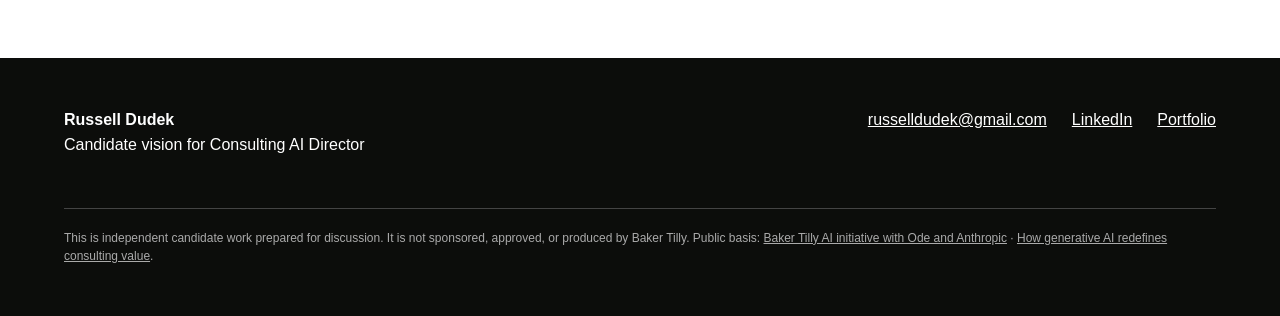
==== commit 2f6e09b6: "Correct mobile documents and strengthen candidate positioning" ====
--- a/index.html
+++ b/index.html
@@ -1,24 +1,10 @@
-<!doctype html><html lang="en"><head><meta charset="utf-8"><meta name="viewport" content="width=device-width,initial-scale=1"><title>Russell Dudek | Baker Tilly Consulting AI Director</title><meta name="description" content="Independent candidate vision by Russell Dudek for Baker Tilly Consulting AI Director."><link rel="stylesheet" href="brand-tokens.css"><link rel="stylesheet" href="styles.css"></head><body><header class="site-header"><a class="brand-lockup" href="index.html"><span class="logo-frame"><img src="assets/brand/baker-tilly-logo.svg" alt="Baker Tilly"></span><span class="independent">Independent candidate vision<br><strong>Russell Dudek</strong></span></a><button class="menu-button" aria-expanded="false" aria-controls="site-nav">Menu</button><nav id="site-nav" aria-label="Primary"><a href="index.html#thesis">Thesis</a><a href="index.html#studio">Conversion studio</a><a href="index.html#evidence">Evidence</a><a href="120-day-plan.html">120-day plan</a><a class="nav-cta" href="resume.html">Resume</a></nav></header><main>
-<section class="hero" id="thesis">
-  <div class="hero-copy"><p class="candidate-line">Candidate vision for <strong>Consulting AI Director</strong></p><h1>Convert AI capability into a consulting advantage.</h1><p class="hero-deck">The next phase is not more use cases. It is a repeatable way to redesign the work, improve the economics, protect professional judgment, and earn the right to scale.</p><div class="hero-actions"><a class="button primary" href="#studio">Explore the conversion model</a><a class="button text-button" href="interview-brief.html">Read the interview thesis</a></div></div>
-  <div class="equation-stage" aria-label="Value Conversion Equation: redesigned work multiplied by improved economics, protected judgment, and sustained adoption equals scale with confidence.">
-    <div class="equation-term term-work"><span>01</span><strong>Work<br>redesigned</strong></div><div class="operator">×</div>
-    <div class="equation-term term-econ"><span>02</span><strong>Economics<br>improved</strong></div><div class="operator">×</div>
-    <div class="equation-term term-judgment"><span>03</span><strong>Judgment<br>protected</strong></div><div class="operator">×</div>
-    <div class="equation-term term-adoption"><span>04</span><strong>Adoption<br>sustained</strong></div><div class="operator equals">=</div>
-    <div class="equation-result"><span>Consulting outcome</span><strong>Scale with confidence</strong></div>
-    <div class="equation-thread" aria-hidden="true"></div>
-  </div>
-</section>
+<!doctype html><html lang="en"><head><meta charset="utf-8"><meta name="viewport" content="width=device-width,initial-scale=1"><title>Russell Dudek | Baker Tilly Consulting AI Director</title><meta name="description" content="Independent candidate vision by Russell Dudek for Baker Tilly Consulting AI Director."><link rel="stylesheet" href="brand-tokens.css"><link rel="stylesheet" href="styles.css"><link rel="stylesheet" href="document-responsive.css"></head><body><header class="site-header"><a class="brand-lockup" href="index.html"><span class="logo-frame"><img src="assets/brand/baker-tilly-logo.svg" alt="Baker Tilly"></span><span class="independent">Independent candidate vision<br><strong>Russell Dudek</strong></span></a><button class="menu-button" aria-expanded="false" aria-controls="site-nav">Menu</button><nav id="site-nav" aria-label="Primary"><a href="index.html#thesis">Thesis</a><a href="index.html#studio">Conversion studio</a><a href="index.html#evidence">Evidence</a><a href="120-day-plan.html">120-day plan</a><a class="nav-cta" href="resume.html">Resume</a></nav></header><main>
+<section class="hero" id="thesis"><div class="hero-copy"><p class="candidate-line">Candidate vision for <strong>Consulting AI Director</strong></p><h1>Convert AI capability into a consulting advantage.</h1><p class="hero-deck">The next phase is not more use cases. It is a repeatable way to redesign the work, improve the economics, protect professional judgment, and earn the right to scale.</p><div class="hero-actions"><a class="button primary" href="#studio">Explore the conversion model</a><a class="button text-button" href="120-day-plan.html">Review the 120-day plan</a></div></div><div class="equation-stage" aria-label="Value Conversion Equation: redesigned work multiplied by improved economics, protected judgment, and sustained adoption equals scale with confidence."><div class="equation-term term-work"><span>01</span><strong>Work<br>redesigned</strong></div><div class="operator">×</div><div class="equation-term term-econ"><span>02</span><strong>Economics<br>improved</strong></div><div class="operator">×</div><div class="equation-term term-judgment"><span>03</span><strong>Judgment<br>protected</strong></div><div class="operator">×</div><div class="equation-term term-adoption"><span>04</span><strong>Adoption<br>sustained</strong></div><div class="operator equals">=</div><div class="equation-result"><span>Consulting outcome</span><strong>Scale with confidence</strong></div><div class="equation-thread" aria-hidden="true"></div></div></section>
 <section class="context-band"><p>Baker Tilly has publicly moved from AI exploration toward governed systems built around professional expertise. The role description makes the remaining business challenge explicit: turn that foundation into a focused portfolio and measurable changes in consulting delivery.</p><div><span>Public signal</span><strong>AI + domain expertise + governed delivery</strong></div></section>
-<section class="section split" id="mandate"><div><p class="section-label">The real work</p><h2>Build the business operating system between enterprise AI and consulting practices.</h2></div><div class="mandate-copy"><p>This is not platform ownership. It is value-realization ownership: selecting the work worth changing, defining the commercial and professional constraints, translating practice needs into precise technical requests, and making adoption measurable.</p><div class="tension-list"><article><b>Enterprise consistency</b><span>versus</span><b>practice-specific work</b></article><article><b>Faster delivery</b><span>versus</span><b>quality and judgment</b></article><article><b>Efficiency gains</b><span>versus</span><b>pricing and growth</b></article><article><b>Central direction</b><span>versus</span><b>local ownership</b></article></div></div></section>
-<section class="studio" id="studio"><div class="studio-intro"><p class="section-label">Interactive operating artifact</p><h2>The Value Conversion Equation</h2><p>Select an illustrative consulting-workflow scenario. The model changes the four conditions, the technical request, the evidence standard, and the portfolio decision together.</p><div class="scenario-controls" role="group" aria-label="Illustrative consulting workflow scenarios">
-<button class="scenario active" data-scenario="knowledge" aria-pressed="true">Knowledge-intensive review</button><button class="scenario" data-scenario="deliverable" aria-pressed="false">Client deliverable</button><button class="scenario" data-scenario="onboarding" aria-pressed="false">Practice onboarding</button><button class="scenario" data-scenario="agent" aria-pressed="false">Agentic workflow</button></div></div>
-<div class="conversion-board" aria-live="polite"><div class="board-top"><div><span>Illustrative starting state</span><h3 id="scenario-title">Knowledge-intensive review</h3></div><div class="decision"><span>Portfolio decision</span><strong id="decision">Standardize</strong></div></div>
-<div class="factor-grid"><article data-factor="work"><span>Work redesigned</span><strong id="work-state">Source-grounded synthesis</strong><p id="work-detail">Move review from document hunting to traceable synthesis and exception judgment.</p></article><article data-factor="economics"><span>Economics improved</span><strong id="economics-state">Capacity + consistency</strong><p id="economics-detail">Recover professional capacity while improving repeatability and review quality.</p></article><article data-factor="judgment"><span>Judgment protected</span><strong id="judgment-state">Named reviewer</strong><p id="judgment-detail">Retain accountable human sign-off and visible source traceability.</p></article><article data-factor="adoption"><span>Adoption sustained</span><strong id="adoption-state">Embedded workflow</strong><p id="adoption-detail">Place the capability inside the review routine with role-based enablement.</p></article></div>
-<div class="request-evidence"><div><span>Business-to-technology request</span><p id="request">Retrieval across approved knowledge sources, citation trace, confidence signaling, access controls, and reviewer workflow integration.</p></div><div><span>Scale evidence</span><p id="evidence">Review cycle time, source completeness, rework, reviewer confidence, recurring exceptions, and adoption by role.</p></div></div><button id="replay" class="replay">Replay conversion</button></div></section>
+<section class="section split" id="mandate"><div><p class="section-label">The real work</p><h2>Build the business operating system between enterprise AI and consulting practices.</h2></div><div class="mandate-copy"><p>The role owns value realization: selecting the work worth changing, defining the commercial and professional constraints, translating practice needs into precise technical requests, and making adoption measurable.</p><div class="tension-list"><article><b>Enterprise consistency</b><span>versus</span><b>practice-specific work</b></article><article><b>Faster delivery</b><span>versus</span><b>quality and judgment</b></article><article><b>Efficiency gains</b><span>versus</span><b>pricing and growth</b></article><article><b>Central direction</b><span>versus</span><b>local ownership</b></article></div></div></section>
+<section class="studio" id="studio"><div class="studio-intro"><p class="section-label">Interactive operating artifact</p><h2>The Value Conversion Equation</h2><p>Select an illustrative consulting-workflow scenario. The model changes the four conditions, the technical request, the evidence standard, and the portfolio decision together.</p><div class="scenario-controls" role="group" aria-label="Illustrative consulting workflow scenarios"><button class="scenario active" data-scenario="knowledge" aria-pressed="true">Knowledge-intensive review</button><button class="scenario" data-scenario="deliverable" aria-pressed="false">Client deliverable</button><button class="scenario" data-scenario="onboarding" aria-pressed="false">Practice onboarding</button><button class="scenario" data-scenario="agent" aria-pressed="false">Agentic workflow</button></div></div><div class="conversion-board" aria-live="polite"><div class="board-top"><div><span>Illustrative starting state</span><h3 id="scenario-title">Knowledge-intensive review</h3></div><div class="decision"><span>Portfolio decision</span><strong id="decision">Standardize</strong></div></div><div class="factor-grid"><article data-factor="work"><span>Work redesigned</span><strong id="work-state">Source-grounded synthesis</strong><p id="work-detail">Move review from document hunting to traceable synthesis and exception judgment.</p></article><article data-factor="economics"><span>Economics improved</span><strong id="economics-state">Capacity + consistency</strong><p id="economics-detail">Recover professional capacity while improving repeatability and review quality.</p></article><article data-factor="judgment"><span>Judgment protected</span><strong id="judgment-state">Named reviewer</strong><p id="judgment-detail">Retain accountable human sign-off and visible source traceability.</p></article><article data-factor="adoption"><span>Adoption sustained</span><strong id="adoption-state">Embedded workflow</strong><p id="adoption-detail">Place the capability inside the review routine with role-based enablement.</p></article></div><div class="request-evidence"><div><span>Business-to-technology request</span><p id="request">Retrieval across approved knowledge sources, citation trace, confidence signaling, access controls, and reviewer workflow integration.</p></div><div><span>Scale evidence</span><p id="evidence">Review cycle time, source completeness, rework, reviewer confidence, recurring exceptions, and adoption by role.</p></div></div><button id="replay" class="replay">Replay conversion</button></div></section>
 <section class="section operating-model"><p class="section-label">How I would operate</p><h2>One portfolio. Five decision disciplines.</h2><div class="discipline-line"><article><span>01</span><h3>Name the economic claim</h3><p>Define what changes in quality, capacity, speed, pricing, growth, or risk.</p></article><article><span>02</span><h3>Redesign the work</h3><p>Map the actual workflow, handoffs, knowledge, judgment, and failure modes.</p></article><article><span>03</span><h3>Specify the capability</h3><p>Translate the workflow into bounded data, integration, model, control, and adoption requests.</p></article><article><span>04</span><h3>Prove behavior</h3><p>Measure use, output quality, human review, exceptions, and operating impact.</p></article><article><span>05</span><h3>Make a portfolio decision</h3><p>Scale, standardize, redesign, pause, or stop based on evidence.</p></article></div></section>
-<section class="evidence-section" id="evidence"><div class="evidence-head"><p class="section-label">Verified career evidence</p><h2>Prepared by years of translating complex technology into operating behavior.</h2><p>The fit is not a claim of prior Baker Tilly experience. It is a demonstrated pattern of building mechanisms that connect emerging technology, operating priorities, human judgment, and measurable execution.</p></div><div class="evidence-runs"><article><span>Applied AI + operations</span><h3>Vape-Jet</h3><p>Leads AI-first operating transformation across production, purchasing, quality, support, engineering issue flow, ERP, CRM, collaboration systems, telemetry, and AI-assisted workflows in a robotics environment with approximately 1,000 fielded machines.</p></article><article><span>AI portfolio logic</span><h3>DudeWorth</h3><p>Builds AI-readiness and opportunity frameworks across value, feasibility, data, governance, adoption burden, reuse, and time-to-value; designs agentic workflow patterns with human judgment, evaluation, escalation, and governance rails.</p></article><article><span>Scaled operating mechanisms</span><h3>Amazon</h3><p>Led launch and execution for Amazon Prime Pittsburgh in a 24/7 customer-backward environment supporting approximately five million second-day orders annually; built visibility, escalation, standard work, and Lean/Gemba routines.</p></article><article><span>Technical credibility + controls</span><h3>Compunetics</h3><p>Led engineering, manufacturing, quality, customer delivery, and high-reliability technical programs; built quality systems, root-cause practices, performance measures, and process controls while working with DoD, CERN, Intel, and AMD.</p></article></div><a class="button dark" href="resume.html">View the role-aligned resume</a></section>
+<section class="evidence-section" id="evidence"><div class="evidence-head"><p class="section-label">Verified career evidence</p><h2>Prepared by years of translating complex technology into operating behavior.</h2><p>Russell brings a repeatable pattern of turning emerging technology into operating advantage - connecting strategy, workflow design, technical translation, human judgment, adoption, and measurable execution.</p></div><div class="evidence-runs"><article><span>Applied AI + operations</span><h3>Vape-Jet</h3><p>Leads AI-first operating transformation across production, purchasing, quality, support, engineering issue flow, ERP, CRM, collaboration systems, telemetry, and AI-assisted workflows in a robotics environment with approximately 1,000 fielded machines.</p></article><article><span>AI portfolio logic</span><h3>DudeWorth</h3><p>Builds AI-readiness and opportunity frameworks across value, feasibility, data, governance, adoption burden, reuse, and time-to-value; designs agentic workflow patterns with human judgment, evaluation, escalation, and governance rails.</p></article><article><span>Scaled operating mechanisms</span><h3>Amazon</h3><p>Led launch and execution for Amazon Prime Pittsburgh in a 24/7 customer-backward environment supporting approximately five million second-day orders annually; built visibility, escalation, standard work, and Lean/Gemba routines.</p></article><article><span>Technical credibility + controls</span><h3>Compunetics</h3><p>Led engineering, manufacturing, quality, customer delivery, and high-reliability technical programs; built quality systems, root-cause practices, performance measures, and process controls while working with DoD, CERN, Intel, and AMD.</p></article></div><a class="button dark" href="resume.html">View the role-aligned resume</a></section>
 <section class="scorecard"><div><p class="section-label">Executive scorecard</p><h2>Measure the business system, not tool activity.</h2></div><div class="score-lines"><article><strong>Delivery</strong><span>Cycle time, rework, quality, consistency, review burden</span></article><article><strong>Economics</strong><span>Capacity, leverage, utilization implications, pricing options, margin effects</span></article><article><strong>Adoption</strong><span>Role-based use, repeat behavior, local ownership, capability growth</span></article><article><strong>Trust</strong><span>Source traceability, human review, confidentiality, exception handling</span></article><article><strong>Portfolio</strong><span>Pilot-to-scale conversion, reuse, dependencies, investment, stop decisions</span></article></div></section>
-<section class="closing"><h2>AI should make Baker Tilly’s expertise more available, more consistent, and more valuable—without making professional judgment less visible.</h2><div><a class="button primary" href="120-day-plan.html">Review the 120-day plan</a><a class="button text-button" href="value-conversion-review.html">Open the decision review</a></div></section>
-</main><footer class="site-footer"><div><strong>Russell Dudek</strong><br>Candidate vision for Consulting AI Director</div><div class="footer-links"><a href="mailto:russelldudek@gmail.com">russelldudek@gmail.com</a><a href="https://www.linkedin.com/in/russelldudek">LinkedIn</a><a href="https://russelldudek.github.io/">Portfolio</a></div><p>This is independent candidate work prepared for discussion. It is not sponsored, approved, or produced by Baker Tilly. Public basis: <a href="https://www.bakertilly.com/news/baker-tilly-announces-groundbreaking-ai-initiative-with-ode-and-anthropic">Baker Tilly AI initiative with Ode and Anthropic</a> · <a href="https://www.bakertilly.com/insights/how-generative-ai-redefines-the-value-of-consulting">How generative AI redefines consulting value</a>.</p></footer><script src="app.js"></script></body></html>+<section class="closing"><h2>AI should make Baker Tilly's expertise more available, more consistent, and more valuable - without making professional judgment less visible.</h2><div><a class="button primary" href="120-day-plan.html">Review the 120-day plan</a><a class="button text-button" href="value-conversion-review.html">Open the decision review</a></div></section>
+</main><footer class="site-footer"><div><strong>Russell Dudek</strong><br>Candidate vision for Consulting AI Director</div><div class="footer-links"><a href="mailto:russelldudek@gmail.com">russelldudek@gmail.com</a><a href="https://www.linkedin.com/in/russelldudek">LinkedIn</a><a href="https://russelldudek.github.io/">Portfolio</a></div><p>This is independent candidate work prepared for discussion. It is not sponsored, approved, or produced by Baker Tilly. Public basis: <a href="https://www.bakertilly.com/news/baker-tilly-announces-groundbreaking-ai-initiative-with-ode-and-anthropic">Baker Tilly AI initiative with Ode and Anthropic</a> · <a href="https://www.bakertilly.com/insights/how-generative-ai-redefines-the-value-of-consulting">How generative AI redefines consulting value</a>.</p></footer><script src="app.js"></script></body></html>
--- a/document-responsive.css
+++ b/document-responsive.css
@@ -0,0 +1,6 @@
+/* Screen-first document reflow. Print geometry remains governed separately. */
+html,body{max-width:100%}.sheet,.sheet *{min-width:0}.resume-header>div,.letter-body,.job,.review-row,.decision-form,.plan-phase,.plan-readout,.plan-deliverables{overflow-wrap:anywhere}
+.plan-page{display:flex;flex-direction:column}.plan-kicker{margin:0 0 8px;color:var(--bt-lime-dark);font-size:11px;font-weight:800;letter-spacing:.14em;text-transform:uppercase}.plan-page-title{display:grid;grid-template-columns:minmax(0,1.25fr) minmax(220px,.75fr);gap:28px;align-items:end;margin:22px 0 24px;padding-bottom:18px;border-bottom:1px solid var(--bt-line)}.plan-page-title h2{margin:0;font-size:34px;line-height:1.02;letter-spacing:-.04em}.plan-page-title p{margin:0;color:var(--bt-slate);font-size:14px}.plan-phase-grid{display:grid;grid-template-columns:1fr 1fr;gap:16px}.plan-phase{padding:18px 18px 16px;background:#f6f7f2;border-top:4px solid var(--bt-lime);break-inside:avoid}.plan-phase header{display:flex;justify-content:space-between;gap:14px;align-items:baseline;margin-bottom:10px}.plan-phase header span{color:var(--bt-lime-dark);font-size:10px;font-weight:800;letter-spacing:.12em;text-transform:uppercase}.plan-phase h3{margin:0;font-size:21px;line-height:1.08;letter-spacing:-.02em}.plan-phase>p{margin:0 0 11px;font-size:13px;font-weight:700}.plan-phase-body{display:grid;grid-template-columns:1.15fr .85fr;gap:14px}.plan-phase h4,.plan-readout h3,.plan-deliverables h3{margin:0 0 7px;font-size:11px;letter-spacing:.1em;text-transform:uppercase}.plan-phase ul{margin:0;padding-left:17px}.plan-phase li{margin:0 0 5px;font-size:11.4px;line-height:1.35}.plan-output-list{border-left:1px solid #c9ccc3;padding-left:13px}.plan-readout,.plan-deliverables{margin-top:16px;padding:16px 18px;background:var(--bt-charcoal);color:#fff;break-inside:avoid}.plan-readout-grid,.plan-deliverables-grid{display:grid;grid-template-columns:repeat(4,1fr);gap:12px}.plan-readout strong,.plan-deliverables strong{display:block;color:var(--bt-lime);font-size:11px;margin-bottom:4px}.plan-readout span,.plan-deliverables span{display:block;font-size:10.7px;line-height:1.35;color:#e6e8e1}.plan-outcomes{display:grid;grid-template-columns:1fr 1fr;gap:16px;margin-top:16px}.plan-outcomes article{padding:15px 17px;border:1px solid var(--bt-line);break-inside:avoid}.plan-outcomes h3{margin:0 0 8px;font-size:15px}.plan-outcomes ul{margin:0;padding-left:17px;columns:2;column-gap:22px}.plan-outcomes li{margin:0 0 5px;font-size:10.8px;line-height:1.35;break-inside:avoid}
+@media screen and (max-width:900px){html,body{overflow-x:hidden}body{background:#eef0eb}.document-nav{position:sticky!important;top:0;z-index:50;width:100%;max-width:100%;display:flex!important;flex-wrap:nowrap!important;justify-content:flex-start!important;gap:8px!important;overflow-x:auto;overscroll-behavior-inline:contain;padding:10px 12px!important;white-space:nowrap;background:rgba(43,42,41,.97)!important;-webkit-overflow-scrolling:touch}.document-nav a{flex:0 0 auto;display:inline-flex;align-items:center;min-height:44px;padding:9px 13px!important;font-size:13px!important}.document-shell{width:100%!important;max-width:none!important;margin:0!important;padding:14px!important;overflow:visible!important}.document-toolbar{position:static!important;inset:auto!important;width:100%!important;max-width:none!important;margin:0 0 12px!important;padding:0!important}.document-toolbar .download{display:flex!important;width:100%;min-height:48px;align-items:center;justify-content:center}.sheet{width:100%!important;max-width:100%!important;height:auto!important;min-height:0!important;margin:0 0 16px!important;padding:clamp(22px,5vw,38px)!important;overflow:visible!important;box-shadow:0 8px 24px rgba(20,22,18,.08)!important}.doc-brand{display:flex!important;flex-wrap:wrap;gap:10px 16px;align-items:center;height:auto!important}.doc-brand img{width:min(132px,42vw)!important;height:auto!important}.resume-header{margin-top:20px!important}.resume-header h1{font-size:clamp(34px,9vw,48px)!important;line-height:1!important}.resume-header p{font-size:13px!important;line-height:1.35!important}.resume-header>div{font-size:12px!important;line-height:1.55!important;word-break:break-word}.resume-summary,.letter-meta,.letter-body,.job,.applied-work,.resume-mechanisms,.review-title,.review-callout,.decision-form{max-width:100%!important}.resume-columns,.resume-columns.page-two,.plan-layout,.plan-phase-grid,.plan-page-title,.plan-phase-body,.plan-outcomes,.review-row,.form-grid,.form-grid.bottom,.applied-work-grid,.resume-mechanisms-grid{display:grid!important;grid-template-columns:minmax(0,1fr)!important}.resume-columns,.resume-columns.page-two{gap:24px!important}.resume-side{width:auto!important;border-left:0!important;border-top:1px solid var(--bt-line);padding:22px 0 0!important}.job>div{display:block!important}.job span{display:block;margin-top:3px;text-align:left!important}.review-row{gap:8px!important;padding:16px 0!important}.review-row.header{display:none!important}.review-row p{margin:0!important}.decision-form .disposition{display:flex!important;flex-wrap:wrap!important;gap:9px 14px!important}.plan-readout-grid,.plan-deliverables-grid{grid-template-columns:1fr 1fr!important}.plan-outcomes ul{columns:1}.page-footer{position:static!important;inset:auto!important;display:flex!important;flex-wrap:wrap;justify-content:space-between;gap:8px 16px;margin-top:24px!important;padding-top:12px!important}}
+@media screen and (max-width:420px){.document-shell{padding:8px!important}.sheet{padding:20px 16px!important;margin-bottom:10px!important}.document-nav{padding:8px!important}.document-nav a{font-size:12px!important;padding:8px 11px!important}.resume-header h1{font-size:35px!important}.sheet h2{font-size:clamp(23px,7vw,30px)!important}.sheet h3{overflow-wrap:anywhere}.sheet p,.sheet li{font-size:14px}.plan-phase{padding:15px 14px}.plan-phase header{display:block}.plan-phase header span{display:block;margin-bottom:4px}.plan-phase li{font-size:13px!important}.plan-readout-grid,.plan-deliverables-grid{grid-template-columns:1fr!important}}
+@media print{.plan-page{padding:.42in .5in .38in!important}.plan-page-title{margin:.12in 0 .16in;padding-bottom:.11in;gap:.2in}.plan-page-title h2{font-size:25px}.plan-phase-grid{gap:.12in}.plan-phase{padding:.13in .14in .11in}.plan-phase h3{font-size:16px}.plan-phase li{font-size:8.6px;line-height:1.28;margin-bottom:3px}.plan-readout,.plan-deliverables{margin-top:.12in;padding:.12in .14in}.plan-readout-grid,.plan-deliverables-grid{gap:.1in}.plan-readout span,.plan-deliverables span{font-size:8.3px}.plan-outcomes{gap:.12in;margin-top:.12in}.plan-outcomes article{padding:.11in .13in}.plan-outcomes li{font-size:8.2px}}
